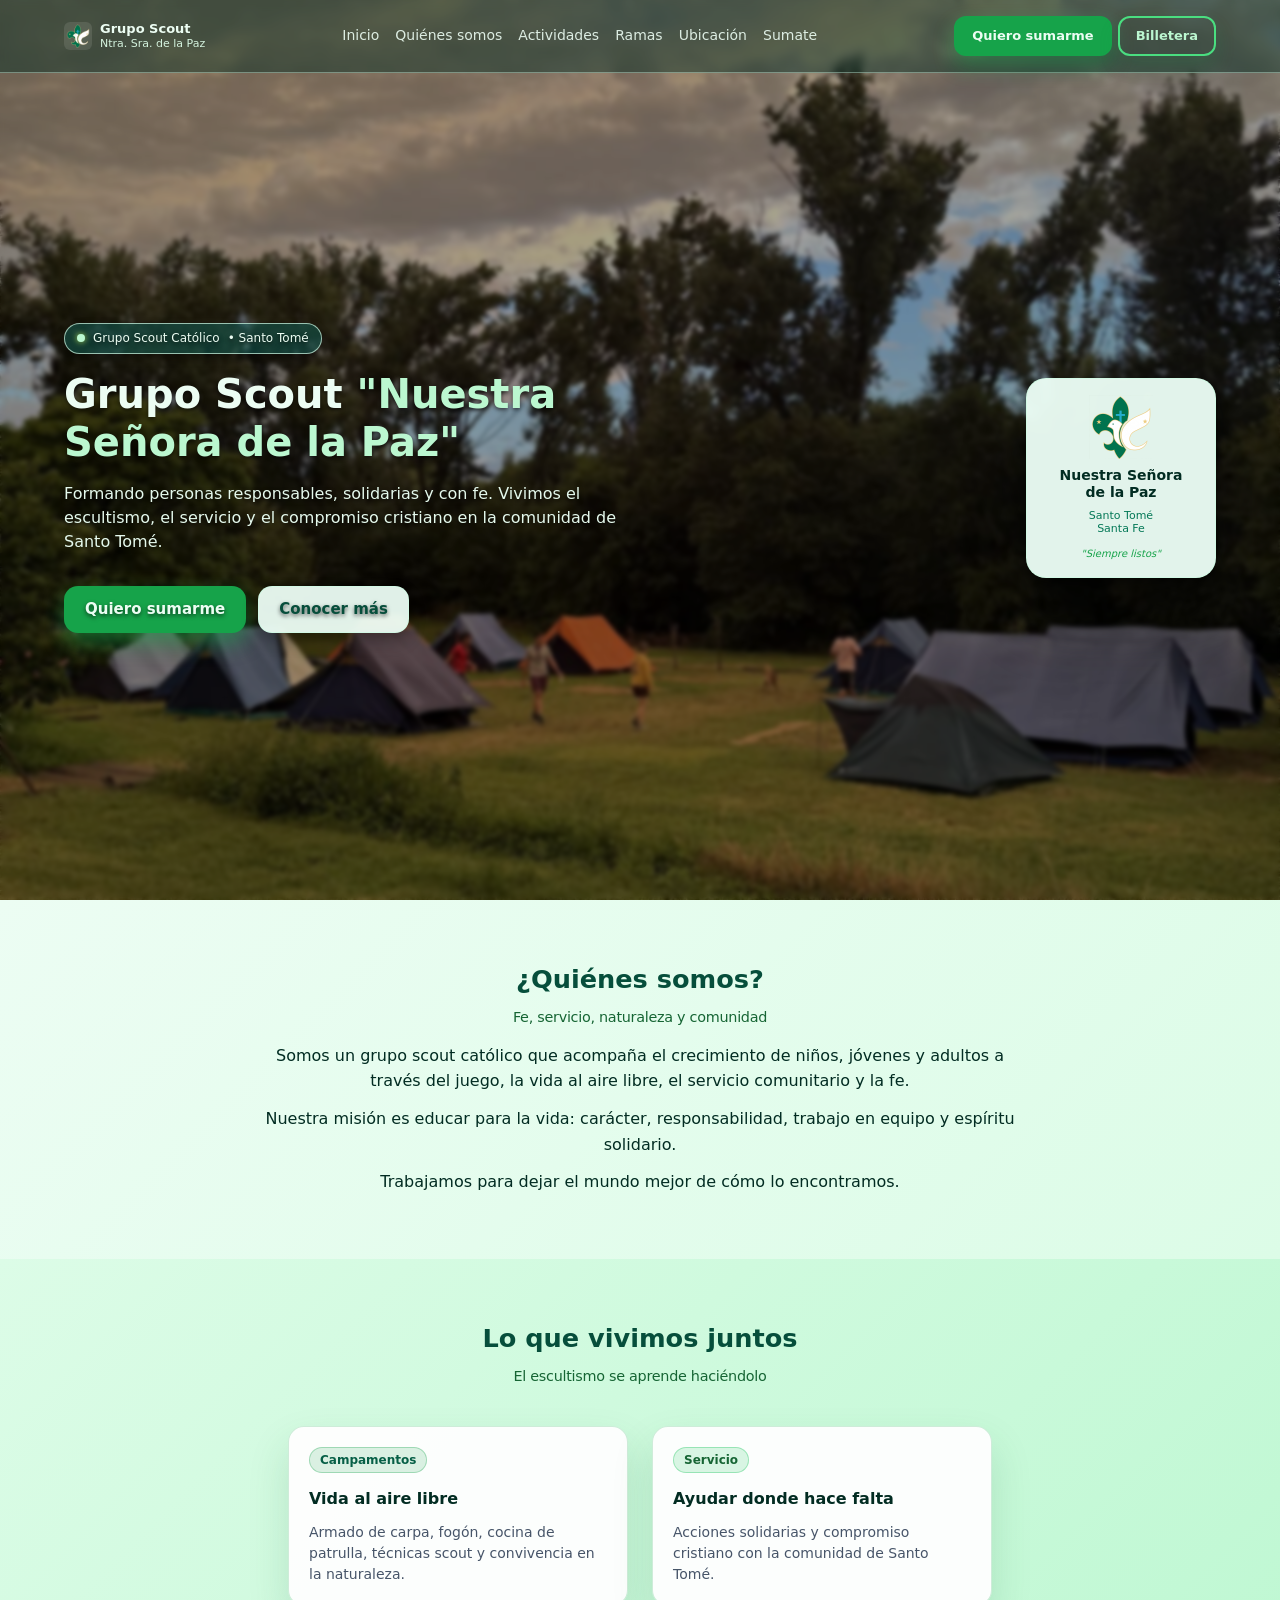
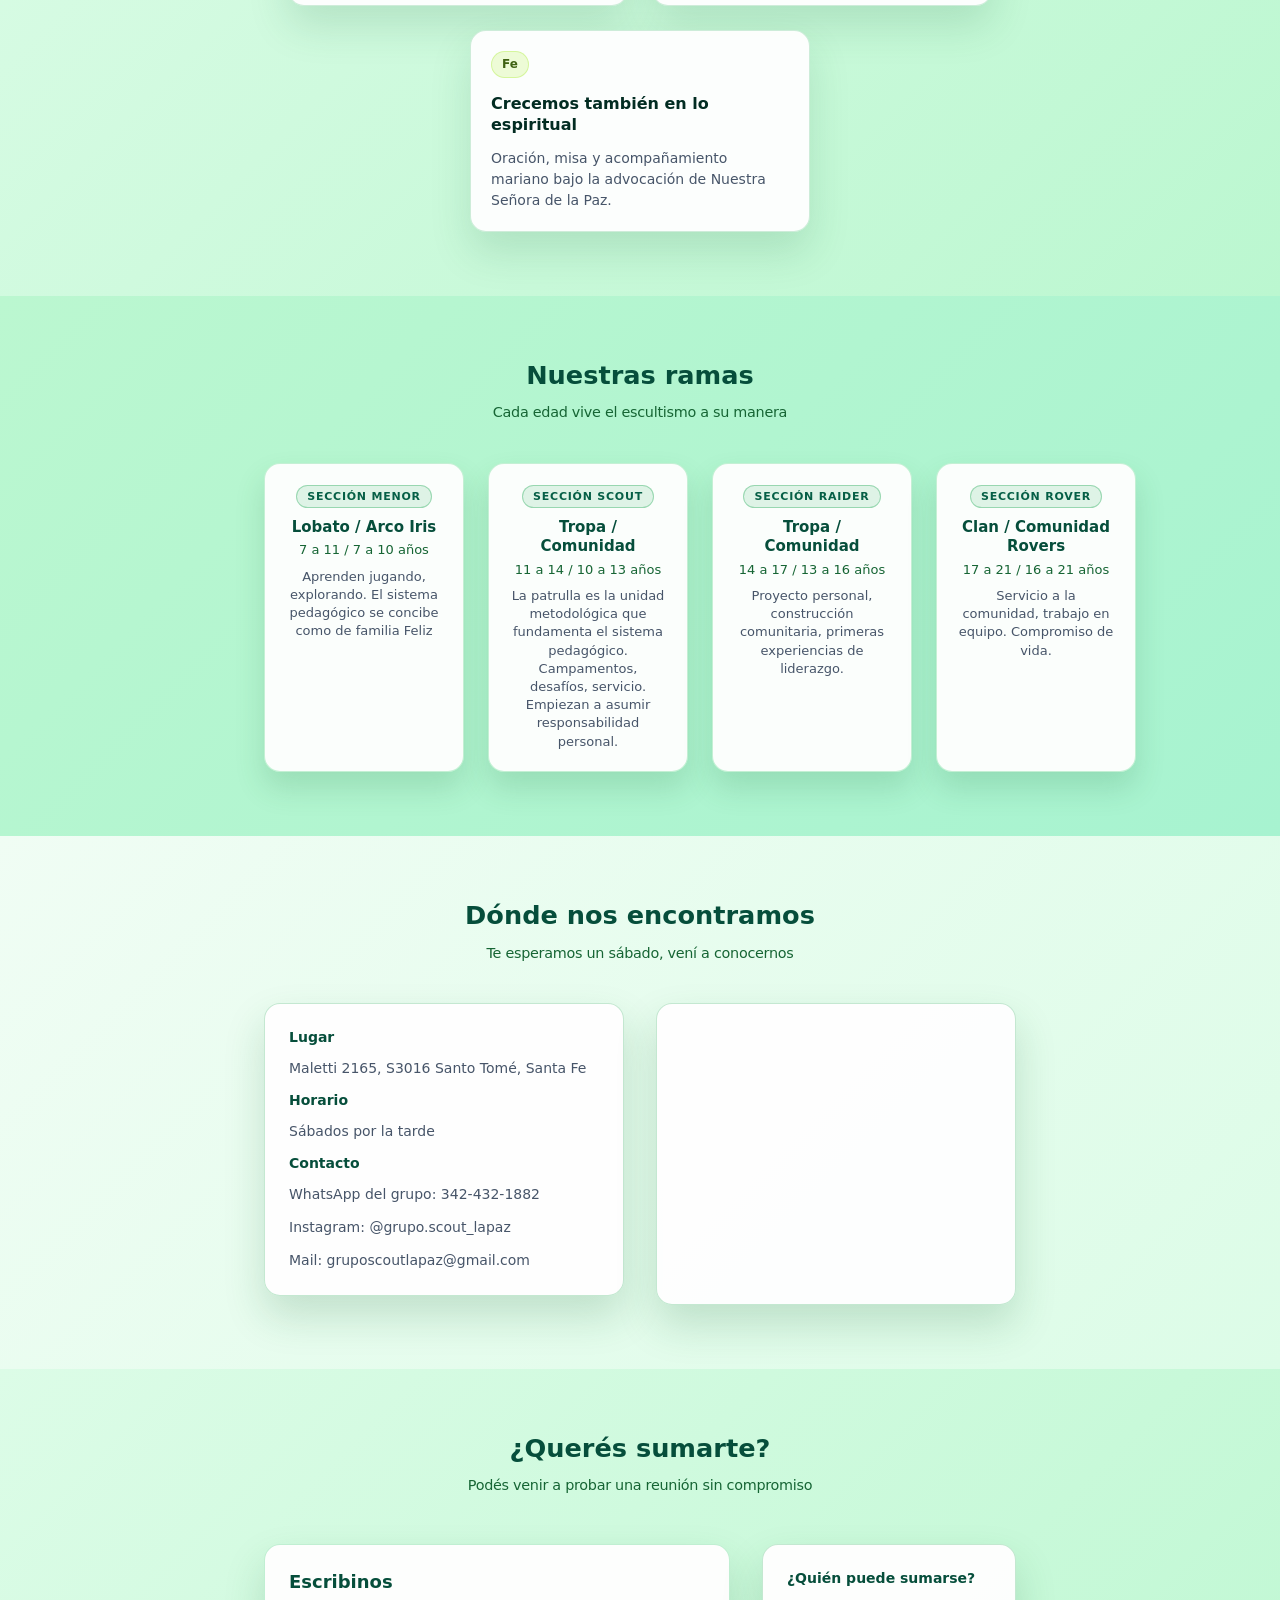
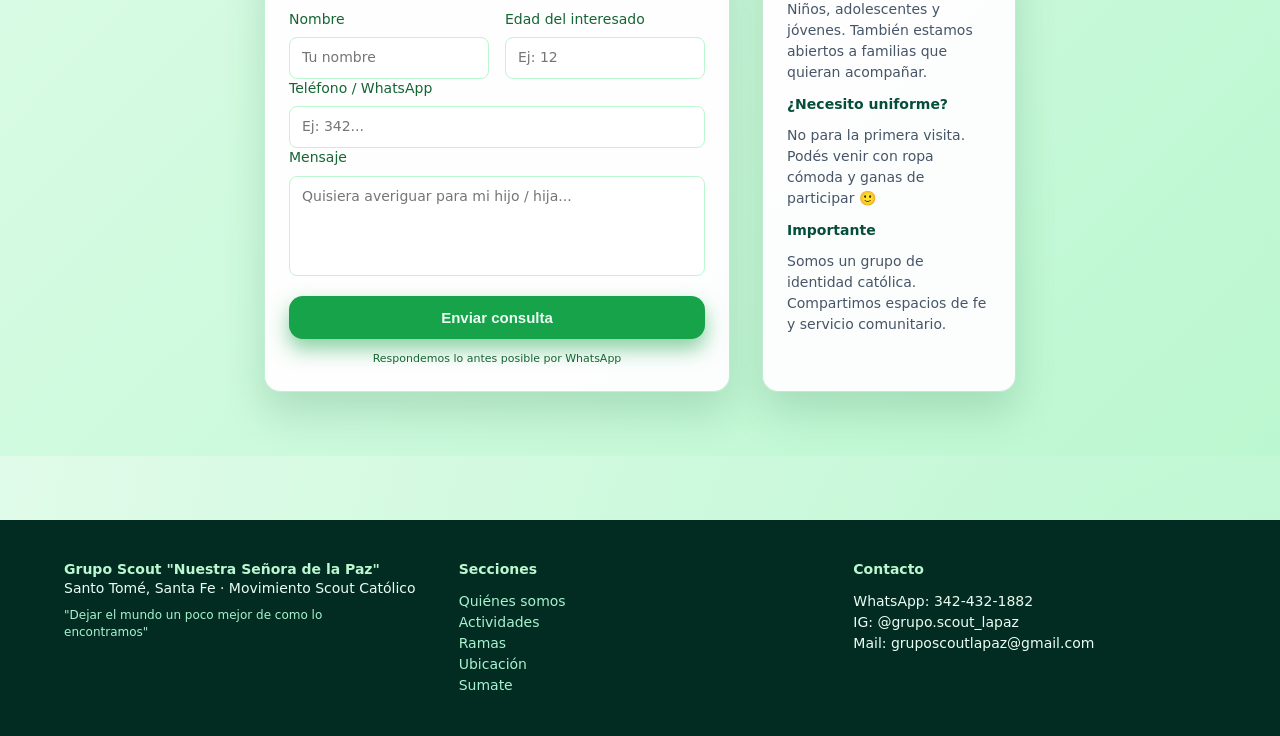
==== index.html @ c204ae72 "Update index.html" ====
<!DOCTYPE html>
<html lang="es">
<head>
  <meta charset="UTF-8" />
  <meta name="viewport" content="width=device-width, initial-scale=1.0" />
  <title>Grupo Scout Nuestra Señora de la Paz - Santo Tomé</title>
  <link rel="icon" type="image/png" href="img/logo.png">
  <style>
    * { box-sizing: border-box; -webkit-font-smoothing: antialiased; text-rendering: optimizeLegibility; margin: 0; padding: 0; }
    :root { --verde: #16a34a; --verde-oscuro: #065f46; --texto-main: #022c22; --texto-sec: #475569; --borde-suave: #d1fae5; }
    body { font-family: system-ui, -apple-system, BlinkMacSystemFont, "Inter", "Roboto", "Segoe UI", sans-serif; color: var(--texto-main); line-height: 1.4; background: radial-gradient(circle at top left, #bbf7d0 0, transparent 40%), radial-gradient(circle at bottom right, #bbf7d0 0, transparent 45%), #f0fdf4; }
    a { text-decoration: none; color: inherit; }
    .navbar { position: fixed; top: 0; left: 0; right: 0; z-index: 1000; font-size: 14px; font-weight: 500; line-height: 1.2; color: #fff; background: rgba(2, 44, 34, 0.45); backdrop-filter: blur(4px); border-bottom: 1px solid rgba(209, 250, 229, 0.4); }
    .navbar-inner { max-width: 1200px; margin: 0 auto; padding: 16px 24px; width: 100%; display: flex; align-items: center; justify-content: space-between; gap: 16px; }
    .brand { display: flex; align-items: center; gap: 8px; color: #fff; font-weight: 600; font-size: 14px; line-height: 1.2; }
    .brand img { width: 28px; height: 28px; border-radius: 6px; padding: 2px; object-fit: contain; background: rgba(255,255,255,0.1); }
    .brand-text { display: flex; flex-direction: column; }
    .brand-text span:first-child { font-size: 13px; font-weight: 600; line-height: 1.2; color: #ecfdf3; }
    .brand-text span:last-child { font-size: 11px; font-weight: 400; line-height: 1.2; color: #dcfce7; opacity: 0.95; }
    .nav-links { display: flex; flex-wrap: wrap; gap: 16px; color: #ecfdf3; }
    .nav-links a { color: #ecfdf3; opacity: 0.9; transition: opacity .15s; }
    .nav-links a:hover { opacity: 1; }
    .nav-buttons { display: flex; align-items: center; gap: 6px; }
    .nav-cta { padding: 10px 16px; border-radius: 12px; background: var(--verde); color: #ecfdf3; font-weight: 600; font-size: 13px; line-height: 1.2; box-shadow: 0 10px 20px rgba(22,163,74,0.4); border: 2px solid var(--verde); transition: all .15s ease; white-space: nowrap; }
    .nav-cta:hover { background: #15803d; border-color: #15803d; }
    .nav-cta-secondary { padding: 10px 16px; border-radius: 12px; background: rgba(0,0,0,0); color: #bbf7d0; font-weight: 600; font-size: 13px; line-height: 1.2; border: 2px solid #4ade80; box-shadow: 0 10px 20px rgba(22,163,74,0.15); transition: all .15s ease; white-space: nowrap; }
    .nav-cta-secondary:hover { background: #4ade80; color: #064e3b; }
    @media (max-width: 640px) { .nav-links { display: none; } }
    .hero { position: relative; min-height: 100vh; display: flex; align-items: center; color: #fff; overflow: hidden; }
    .foto-bg { position: absolute; inset: 0; z-index: 0; }
    .foto-slide { position: absolute; inset: 0; background-size: cover; background-position: center; opacity: 0; transition: opacity 1.8s ease; }
    .foto-slide.activa { opacity: 1; }
    .hero-overlay { position: absolute; inset: 0; background: rgba(0, 0, 0, 0.35); backdrop-filter: blur(2px); }
    .hero-content-wrapper { position: relative; z-index: 2; max-width: 1200px; margin: 0 auto; width: 100%; padding: 120px 24px 64px; display: flex; flex-wrap: wrap; gap: 32px; align-items: flex-start; justify-content: space-between; }
    @media (min-width: 1024px) { .hero-content-wrapper { align-items: center; } }
    .hero-left { max-width: 640px; color: #f9fafb; text-shadow: 0 2px 4px rgba(0,0,0,0.6); }
    .hero-pill { display: inline-flex; flex-wrap: wrap; align-items: center; gap: 8px; background: rgba(15,118,110,0.4); border: 1px solid rgba(209,250,229,0.7); border-radius: 999px; padding: 6px 12px; font-size: 12px; font-weight: 500; color: #ecfdf3; box-shadow: 0 4px 8px rgba(0,0,0,0.45); margin-bottom: 16px; }
    .pill-dot { width: 8px; height: 8px; border-radius: 999px; background: #bbf7d0; box-shadow: 0 0 6px rgba(190,242,100,.9); }
    .hero-title { font-size: 2rem; font-weight: 700; line-height: 1.2; color: #ecfdf3; }
    @media (min-width: 640px) { .hero-title { font-size: 2.5rem; } }
    .accent { color: #bbf7d0; }
    .hero-desc { font-size: 1rem; line-height: 1.5; color: #e5f9ed; margin-top: 16px; max-width: 36rem; }
    .hero-buttons { display: flex; flex-wrap: wrap; gap: 12px; margin-top: 32px; }
    .btn { display: inline-block; padding: 12px 20px; border-radius: 14px; font-size: 15px; font-weight: 600; text-align: center; text-decoration: none; border: 1px solid transparent; cursor: pointer; transition: all .15s ease; }
    .btn-primary { background: var(--verde); color: #ecfdf3; box-shadow: 0 10px 20px rgba(22,163,74,0.5); }
    .btn-primary:hover { background: #15803d; }
    .btn-outline-light { background: rgba(236,253,245,0.95); color: #064e3b; border: 1px solid rgba(209,250,229,0.9); box-shadow: 0 8px 16px rgba(0,0,0,0.3); }
    .hero-badge { background: rgba(236,253,245,0.96); border: 1px solid rgba(209,250,229,0.9); border-radius: 20px; box-shadow: 0 40px 60px rgba(0,0,0,0.45), 0 4px 8px rgba(0,0,0,0.4); padding: 16px; width: 190px; text-align: center; color: #064e3b; backdrop-filter: blur(4px); }
    .hero-badge img { width: 64px; height: 64px; object-fit: contain; display: block; margin: 0 auto 8px; }
    .badge-title { font-size: 14px; font-weight: 600; color: #022c22; line-height: 1.2; margin-top: 4px; }
    .badge-sub { font-size: 11px; color: #047857; margin-top: 8px; line-height: 1.2; }
    .badge-motto { font-size: 10px; font-style: italic; color: #16a34a; margin-top: 12px; }
    .section { padding: 64px 0; color: var(--texto-main); }
    .container { max-width: 1200px; margin: 0 auto; padding: 0 24px; }
    .narrow { max-width: 800px; margin-left: auto; margin-right: auto; }
    .section-title { font-size: 1.6rem; font-weight: 700; color: #064e3b; line-height: 1.2; text-align: center; }
    .section-subtitle { margin-top: 12px; text-align: center; font-size: 0.9rem; font-weight: 500; color: #166534; letter-spacing: -0.02em; }
    .section-text { color: #022c22; font-size: 1rem; line-height: 1.6; margin-top: 16px; text-align: center; }
    .narrow p + p { margin-top: 12px; }
    .cards-flex { display: flex; flex-wrap: wrap; gap: 24px; justify-content: center; margin-top: 40px; }
    .act-card { background: rgba(254, 254, 254, 0.96); border-radius: 16px; border: 1px solid rgba(22,163,74,0.2); box-shadow: 0 20px 40px rgba(22,101,52,0.15); padding: 20px; min-width: 260px; max-width: 340px; flex: 1; }
    .tag { display: inline-block; font-size: 12px; font-weight: 600; border-radius: 999px; padding: 4px 10px; border: 1px solid transparent; width: fit-content; }
    .tag-green { background: rgba(22,163,74,0.15); border-color: rgba(22,163,74,0.3); color: var(--verde-oscuro); }
    .tag-blue { background: rgba(34,197,94,0.16); border-color: rgba(34,197,94,0.35); color: #166534; }
    .tag-yellow { background: rgba(190,242,100,0.25); border-color: rgba(190,242,100,0.5); color: #3f6212; }
    .act-title { font-size: 16px; font-weight: 600; color: #022c22; margin-top: 16px; line-height: 1.3; text-align: left; }
    .act-desc { font-size: 14px; color: #475569; margin-top: 8px; line-height: 1.5; text-align: left; }

    /* RAMAS */
    .ramas-wrapper { display: grid; gap: 24px; margin-top: 40px; }
    @media (min-width: 768px) { .ramas-wrapper { grid-template-columns: repeat(4, 1fr); } }
    .rama-card { background: rgba(254, 254, 254, 0.96); border-radius: 16px; border: 1px solid rgba(34,197,94,0.25); box-shadow: 0 16px 30px rgba(22,101,52,0.16); padding: 20px; text-align: center; min-width: 200px; }

    /* ETIQUETA DE SECCIÓN */
    .rama-seccion-label {
      display: inline-block;
      font-size: 11px;
      font-weight: 700;
      letter-spacing: 0.07em;
      text-transform: uppercase;
      background: rgba(22, 163, 74, 0.12);
      border: 1px solid rgba(22, 163, 74, 0.35);
      color: #065f46;
      border-radius: 999px;
      padding: 3px 10px;
      margin-bottom: 10px;
    }

    .rama-nombre { font-size: 15px; font-weight: 600; color: #064e3b; line-height: 1.3; }
    .rama-edad { font-size: 13px; font-weight: 500; color: #166534; margin-top: 4px; line-height: 1.4; }
    .rama-desc { font-size: 13px; line-height: 1.4; color: #475569; margin-top: 8px; }

    .contact-grid { display: grid; gap: 32px; margin-top: 40px; }
    @media (min-width: 1024px) { .contact-grid { grid-template-columns: 1fr 1fr; align-items: start; } }
    .info-card { background: rgba(254, 254, 254, 0.97); border-radius: 16px; border: 1px solid rgba(22,163,74,0.25); box-shadow: 0 20px 40px rgba(22,101,52,0.18); padding: 24px; font-size: 14px; color: var(--texto-main); line-height: 1.5; }
    .info-label { font-weight: 600; color: #064e3b; margin-top: 16px; line-height: 1.3; }
    .info-label:first-child { margin-top: 0; }
    .info-value { margin-top: 4px; color: #475569; }
    .map-card { background: rgba(254, 254, 254, 0.97); border-radius: 16px; border: 1px solid rgba(22,163,74,0.25); box-shadow: 0 20px 40px rgba(22,101,52,0.18); overflow: hidden; min-height: 300px; }
    .map-card iframe { border: 0; width: 100%; height: 300px; display: block; }
    .join-wrapper { margin-top: 48px; display: grid; gap: 32px; }
    @media (min-width: 1024px) { .join-wrapper { grid-template-columns: 1fr 1fr; } }
    .form-card { background: rgba(254, 254, 254, 0.97); border-radius: 16px; border: 1px solid rgba(34,197,94,0.28); box-shadow: 0 20px 40px rgba(22,101,52,0.18); padding: 24px; }
    .form-title { font-size: 1.125rem; font-weight: 600; color: #064e3b; margin-bottom: 16px; }
    .form-row { display: grid; gap: 16px; }
    @media (min-width: 640px) { .form-row { grid-template-columns: 1fr 1fr; } }
    .form-field { display: flex; flex-direction: column; gap: 8px; font-size: 14px; }
    .form-label { font-weight: 500; color: #166534; }
    .form-input { border: 1px solid #bbf7d0; border-radius: 8px; padding: 10px 12px; color: var(--texto-main); font-size: 14px; line-height: 1.4; outline: none; transition: all .15s ease; font-family: inherit; resize: none; background: #ffffff; }
    .form-input:focus { border-color: #22c55e; box-shadow: 0 0 0 3px rgba(34,197,94,.25); }
    .form-hint { text-align: center; color: #166534; font-size: 11px; line-height: 1.4; margin-top: 12px; }
    .full-width { width: 100%; }
    .footer { background: #022c22; color: #ecfdf3; margin-top: 64px; }
    .footer-grid { padding: 40px 24px; display: grid; gap: 32px; font-size: 14px; }
    @media (min-width: 768px) { .footer-grid { grid-template-columns: repeat(3,1fr); } }
    .footer-subheading { font-weight: 600; color: #bbf7d0; margin-bottom: 12px; }
    .footer-links { list-style: none; line-height: 1.5; padding-left: 0; }
    .footer-links a { color: #a7f3d0; text-decoration: none; }
    .footer-links a:hover { color: #ecfdf3; }
    .footer-bottom { border-top: 1px solid rgba(167,243,208,0.3); color: #6ee7b7; font-size: 11px; text-align: center; padding: 16px 0 24px; }
    .footer-quote { font-size: 12px; color: #a7f3d0; margin-top: 8px; line-height: 1.4; max-width: 260px; }
    #about { background: linear-gradient(135deg, #ecfdf3, #dcfce7); }
    #actividades { background: linear-gradient(135deg, #dcfce7, #bbf7d0); }
    #ramas { background: linear-gradient(135deg, #bbf7d0, #a7f3d0); }
    #contacto { background: linear-gradient(135deg, #f0fdf4, #dcfce7); }
    #sumate { background: linear-gradient(135deg, #dcfce7, #bbf7d0); }
  </style>
</head>
<body>

  <nav class="navbar">
    <div class="navbar-inner">
      <div class="brand">
        <img src="img/logo.png" alt="Logo NSP">
        <div class="brand-text">
          <span>Grupo Scout</span>
          <span>Ntra. Sra. de la Paz</span>
        </div>
      </div>
      <div class="nav-links">
        <a href="#top">Inicio</a>
        <a href="#about">Quiénes somos</a>
        <a href="#actividades">Actividades</a>
        <a href="#ramas">Ramas</a>
        <a href="#contacto">Ubicación</a>
        <a href="#sumate">Sumate</a>
      </div>
      <div class="nav-buttons">
        <a class="nav-cta" href="#sumate">Quiero sumarme</a>
        <a class="nav-cta-secondary" href="billetera.html" target="_blank">Billetera</a>
      </div>
    </div>
  </nav>

  <header class="hero" id="top">
    <div class="foto-bg">
      <div class="foto-slide activa" style="background-image: url('img/foto1.jpg')"></div>
      <div class="foto-slide" style="background-image: url('img/foto2.jpg')"></div>
      <div class="foto-slide" style="background-image: url('img/foto3.jpg')"></div>
      <div class="foto-slide" style="background-image: url('img/foto4.jpg')"></div>
      <div class="foto-slide" style="background-image: url('img/foto5.jpg')"></div>
      <div class="foto-slide" style="background-image: url('img/foto6.jpg')"></div>
      <div class="foto-slide" style="background-image: url('img/foto7.jpg')"></div>
      <div class="foto-slide" style="background-image: url('img/foto8.jpg')"></div>
      <div class="foto-slide" style="background-image: url('img/foto9.jpg')"></div>
      <div class="foto-slide" style="background-image: url('img/foto10.jpg')"></div>
      <div class="foto-slide" style="background-image: url('img/foto11.jpg')"></div>
    </div>
    <div class="hero-overlay"></div>
    <div class="hero-content-wrapper">
      <div class="hero-left">
        <div class="hero-pill">
          <span class="pill-dot"></span>
          <span>Grupo Scout Católico</span>
          <span>• Santo Tomé</span>
        </div>
        <h1 class="hero-title">
          Grupo Scout <span class="accent">"Nuestra Señora de la Paz"</span>
        </h1>
        <p class="hero-desc">
          Formando personas responsables, solidarias y con fe. Vivimos el escultismo,
          el servicio y el compromiso cristiano en la comunidad de Santo Tomé.
        </p>
        <div class="hero-buttons">
          <a href="#sumate" class="btn btn-primary">Quiero sumarme</a>
          <a href="#about" class="btn btn-outline-light">Conocer más</a>
        </div>
      </div>
      <div class="hero-badge">
        <img src="img/logo.png" alt="Logo Nuestra Señora de la Paz">
        <p class="badge-title">Nuestra Señora<br>de la Paz</p>
        <p class="badge-sub">Santo Tomé<br>Santa Fe</p>
        <p class="badge-motto">"Siempre listos"</p>
      </div>
    </div>
  </header>

  <section id="about" class="section">
    <div class="container narrow">
      <h2 class="section-title">¿Quiénes somos?</h2>
      <div class="section-subtitle">Fe, servicio, naturaleza y comunidad</div>
      <p class="section-text">Somos un grupo scout católico que acompaña el crecimiento de niños, jóvenes y adultos a través del juego, la vida al aire libre, el servicio comunitario y la fe.</p>
      <p class="section-text">Nuestra misión es educar para la vida: carácter, responsabilidad, trabajo en equipo y espíritu solidario.</p>
      <p class="section-text">Trabajamos para dejar el mundo mejor de cómo lo encontramos.</p>
    </div>
  </section>

  <section id="actividades" class="section">
    <div class="container narrow">
      <h2 class="section-title">Lo que vivimos juntos</h2>
      <div class="section-subtitle">El escultismo se aprende haciéndolo</div>
      <div class="cards-flex">
        <div class="act-card">
          <div class="tag tag-green">Campamentos</div>
          <p class="act-title">Vida al aire libre</p>
          <p class="act-desc">Armado de carpa, fogón, cocina de patrulla, técnicas scout y convivencia en la naturaleza.</p>
        </div>
        <div class="act-card">
          <div class="tag tag-blue">Servicio</div>
          <p class="act-title">Ayudar donde hace falta</p>
          <p class="act-desc">Acciones solidarias y compromiso cristiano con la comunidad de Santo Tomé.</p>
        </div>
        <div class="act-card">
          <div class="tag tag-yellow">Fe</div>
          <p class="act-title">Crecemos también en lo espiritual</p>
          <p class="act-desc">Oración, misa y acompañamiento mariano bajo la advocación de Nuestra Señora de la Paz.</p>
        </div>
      </div>
    </div>
  </section>

  <!-- RAMAS / EDADES -->
  <section id="ramas" class="section">
    <div class="container narrow">
      <h2 class="section-title">Nuestras ramas</h2>
      <div class="section-subtitle">Cada edad vive el escultismo a su manera</div>

      <div class="ramas-wrapper">

        <div class="rama-card">
          <div class="rama-seccion-label">Sección Menor</div>
          <div class="rama-nombre">Lobato / Arco Iris</div>
          <div class="rama-edad">7 a 11 / 7 a 10 años</div>
          <div class="rama-desc">Aprenden jugando, explorando. El sistema pedagógico se concibe como de familia Feliz</div>
        </div>

        <div class="rama-card">
          <div class="rama-seccion-label">Sección Scout</div>
          <div class="rama-nombre">Tropa / Comunidad</div>
          <div class="rama-edad">11 a 14 / 10 a 13 años</div>
          <div class="rama-desc">La patrulla es la unidad metodológica que fundamenta el sistema pedagógico. Campamentos, desafíos, servicio. Empiezan a asumir responsabilidad personal.</div>
        </div>

        <div class="rama-card">
          <div class="rama-seccion-label">Sección Raider</div>
          <div class="rama-nombre">Tropa / Comunidad</div>
          <div class="rama-edad">14 a 17 / 13 a 16 años</div>
          <div class="rama-desc">Proyecto personal, construcción comunitaria, primeras experiencias de liderazgo.</div>
        </div>

        <div class="rama-card">
          <div class="rama-seccion-label">Sección Rover</div>
          <div class="rama-nombre">Clan / Comunidad Rovers</div>
          <div class="rama-edad">17 a 21 / 16 a 21 años</div>
          <div class="rama-desc">Servicio a la comunidad, trabajo en equipo. Compromiso de vida.</div>
        </div>

      </div>
    </div>
  </section>

  <section id="contacto" class="section">
    <div class="container narrow">
      <h2 class="section-title">Dónde nos encontramos</h2>
      <div class="section-subtitle">Te esperamos un sábado, vení a conocernos</div>
      <div class="contact-grid">
        <div class="info-card">
          <p class="info-label">Lugar</p>
          <p class="info-value">Maletti 2165, S3016 Santo Tomé, Santa Fe</p>
          <p class="info-label">Horario</p>
          <p class="info-value">Sábados por la tarde</p>
          <p class="info-label">Contacto</p>
          <p class="info-value">WhatsApp del grupo: 342-432-1882</p>
          <p class="info-value">Instagram: @grupo.scout_lapaz</p>
          <p class="info-value">Mail: gruposcoutlapaz@gmail.com</p>
        </div>
        <div class="map-card">
          <iframe src="https://www.google.com/maps?q=-31.684938,-60.767486&z=19&output=embed" loading="lazy" allowfullscreen="" referrerpolicy="no-referrer-when-downgrade"></iframe>
        </div>
      </div>
    </div>
  </section>

  <section id="sumate" class="section">
    <div class="container narrow">
      <h2 class="section-title">¿Querés sumarte?</h2>
      <div class="section-subtitle">Podés venir a probar una reunión sin compromiso</div>
      <div class="join-wrapper">
        <div class="form-card">
          <div class="form-title">Escribinos</div>
          <div class="form-row">
            <div class="form-field">
              <label class="form-label">Nombre</label>
              <input class="form-input" id="form-nombre" placeholder="Tu nombre" />
            </div>
            <div class="form-field">
              <label class="form-label">Edad del interesado</label>
              <input class="form-input" id="form-edad" placeholder="Ej: 12" />
            </div>
          </div>
          <div class="form-field">
            <label class="form-label">Teléfono / WhatsApp</label>
            <input class="form-input" id="form-telefono" placeholder="Ej: 342..." />
          </div>
          <div class="form-field">
            <label class="form-label">Mensaje</label>
            <textarea rows="4" class="form-input" id="form-mensaje" placeholder="Quisiera averiguar para mi hijo / hija..."></textarea>
          </div>
          <div id="form-error" style="color:#dc2626;font-size:.85rem;min-height:1.2em;margin-bottom:4px;"></div>
          <button class="btn btn-primary full-width" onclick="enviarWhatsApp()">Enviar consulta</button>
          <p class="form-hint">Respondemos lo antes posible por WhatsApp</p>
        </div>
        <div class="info-card">
          <p class="info-label">¿Quién puede sumarse?</p>
          <p class="info-value">Niños, adolescentes y jóvenes. También estamos abiertos a familias que quieran acompañar.</p>
          <p class="info-label">¿Necesito uniforme?</p>
          <p class="info-value">No para la primera visita. Podés venir con ropa cómoda y ganas de participar 🙂</p>
          <p class="info-label">Importante</p>
          <p class="info-value">Somos un grupo de identidad católica. Compartimos espacios de fe y servicio comunitario.</p>
        </div>
      </div>
    </div>
  </section>

  <footer class="footer">
    <div class="footer-grid container">
      <div>
        <p style="font-weight:600;color:#bbf7d0;">Grupo Scout "Nuestra Señora de la Paz"</p>
        <p>Santo Tomé, Santa Fe · Movimiento Scout Católico</p>
        <p class="footer-quote">"Dejar el mundo un poco mejor de como lo encontramos"</p>
      </div>
      <div>
        <p class="footer-subheading">Secciones</p>
        <ul class="footer-links">
          <li><a href="#about">Quiénes somos</a></li>
          <li><a href="#actividades">Actividades</a></li>
          <li><a href="#ramas">Ramas</a></li>
          <li><a href="#contacto">Ubicación</a></li>
          <li><a href="#sumate">Sumate</a></li>
        </ul>
      </div>
      <div>
        <p class="footer-subheading">Contacto</p>
        <ul class="footer-links">
          <li>WhatsApp: 342-432-1882</li>
          <li>IG: @grupo.scout_lapaz</li>
          <li>Mail: gruposcoutlapaz@gmail.com</li>
        </ul>
      </div>
    </div>
  </footer>

  <script>
    const slides = document.querySelectorAll(".foto-slide");
    let actualSlide = 0;
    slides.forEach((s, i) => s.classList.toggle("activa", i === 0));
    setInterval(() => {
      slides[actualSlide].classList.remove("activa");
      actualSlide = (actualSlide + 1) % slides.length;
      slides[actualSlide].classList.add("activa");
    }, 4000);

    function enviarWhatsApp() {
      const nombre   = document.getElementById("form-nombre").value.trim();
      const edad     = document.getElementById("form-edad").value.trim();
      const telefono = document.getElementById("form-telefono").value.trim();
      const mensaje  = document.getElementById("form-mensaje").value.trim();
      const errorEl  = document.getElementById("form-error");
      if (!nombre || !telefono) { errorEl.textContent = "Por favor completá tu nombre y teléfono."; return; }
      errorEl.textContent = "";
      const texto = `¡Hola! Me comunico desde la página web del Grupo Scout 👋\n\nNombre: ${nombre}\nEdad del interesado: ${edad || "No especificada"}\nTeléfono: ${telefono}\nMensaje: ${mensaje || "Sin mensaje adicional"}`;
      window.open(`https://wa.me/543424321882?text=${encodeURIComponent(texto)}`, "_blank");
      document.getElementById("form-nombre").value = "";
      document.getElementById("form-edad").value = "";
      document.getElementById("form-telefono").value = "";
      document.getElementById("form-mensaje").value = "";
    }
  </script>
</body>
</html>
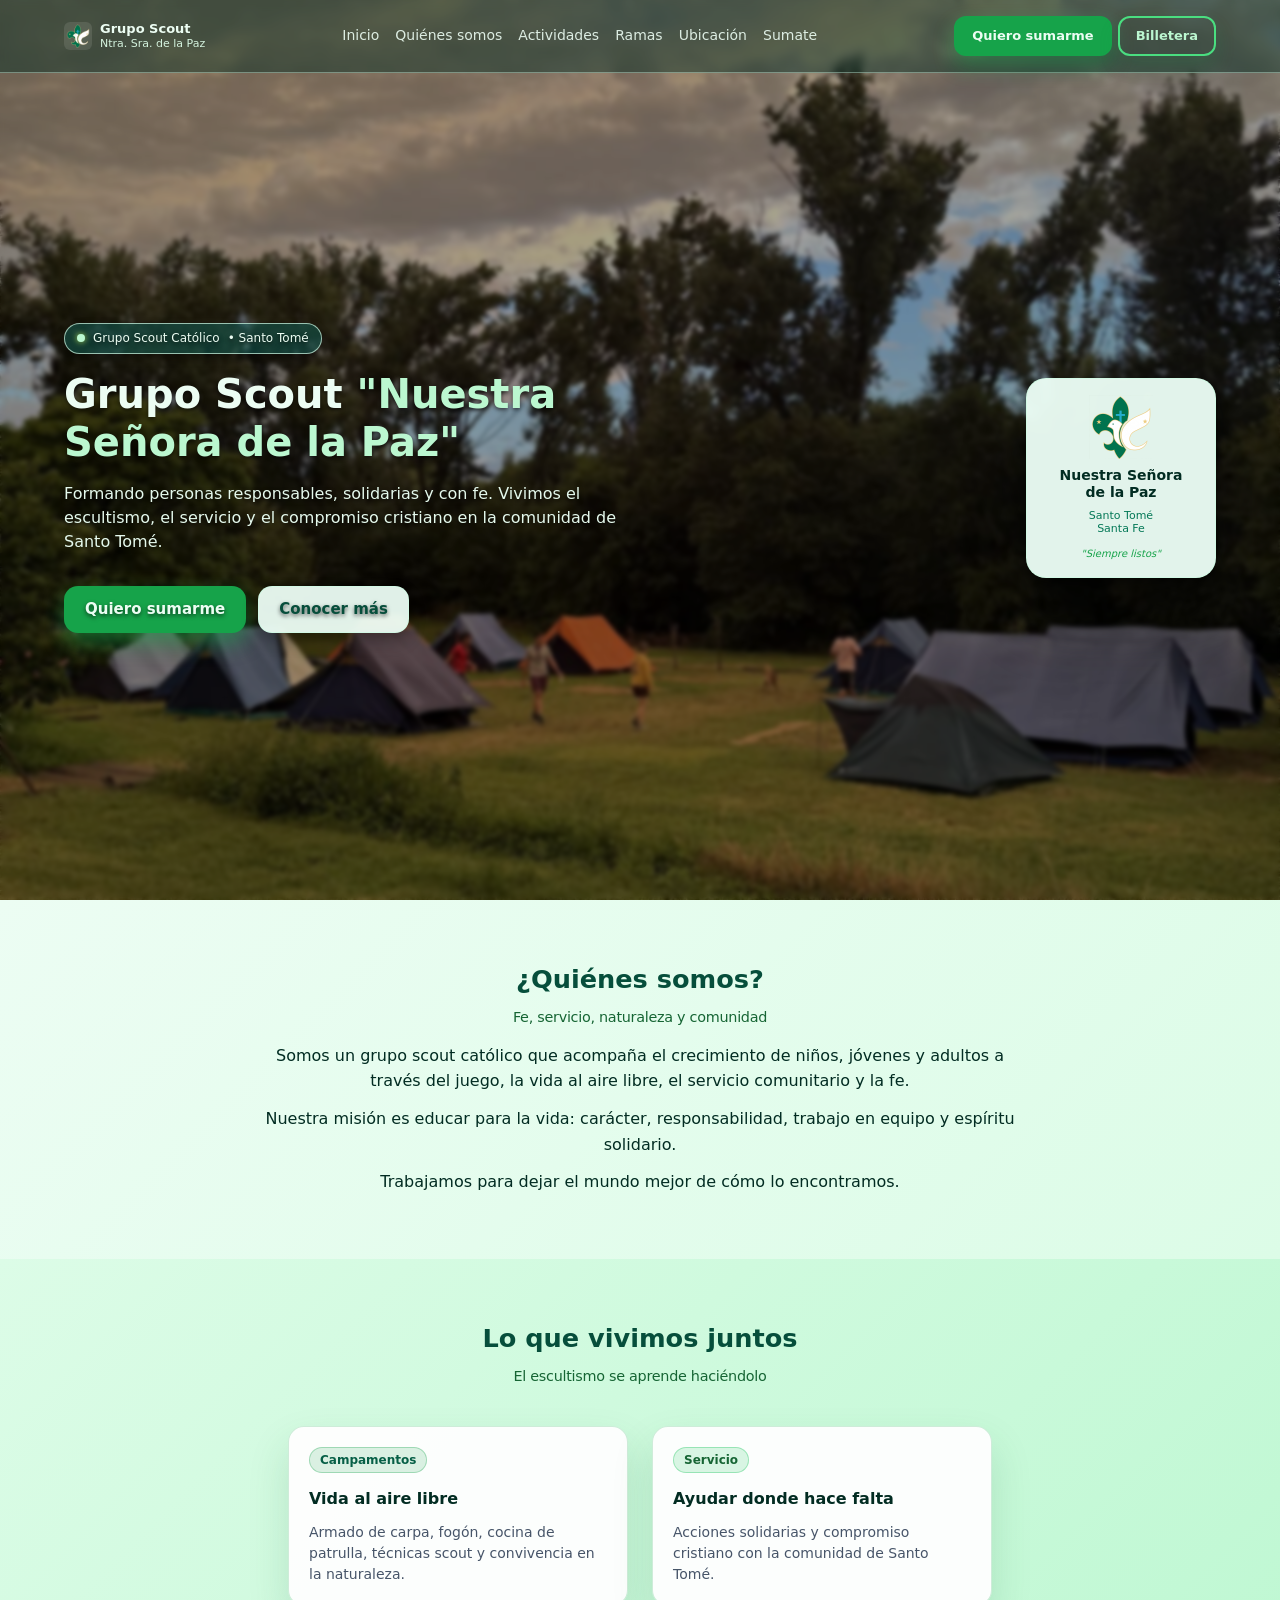
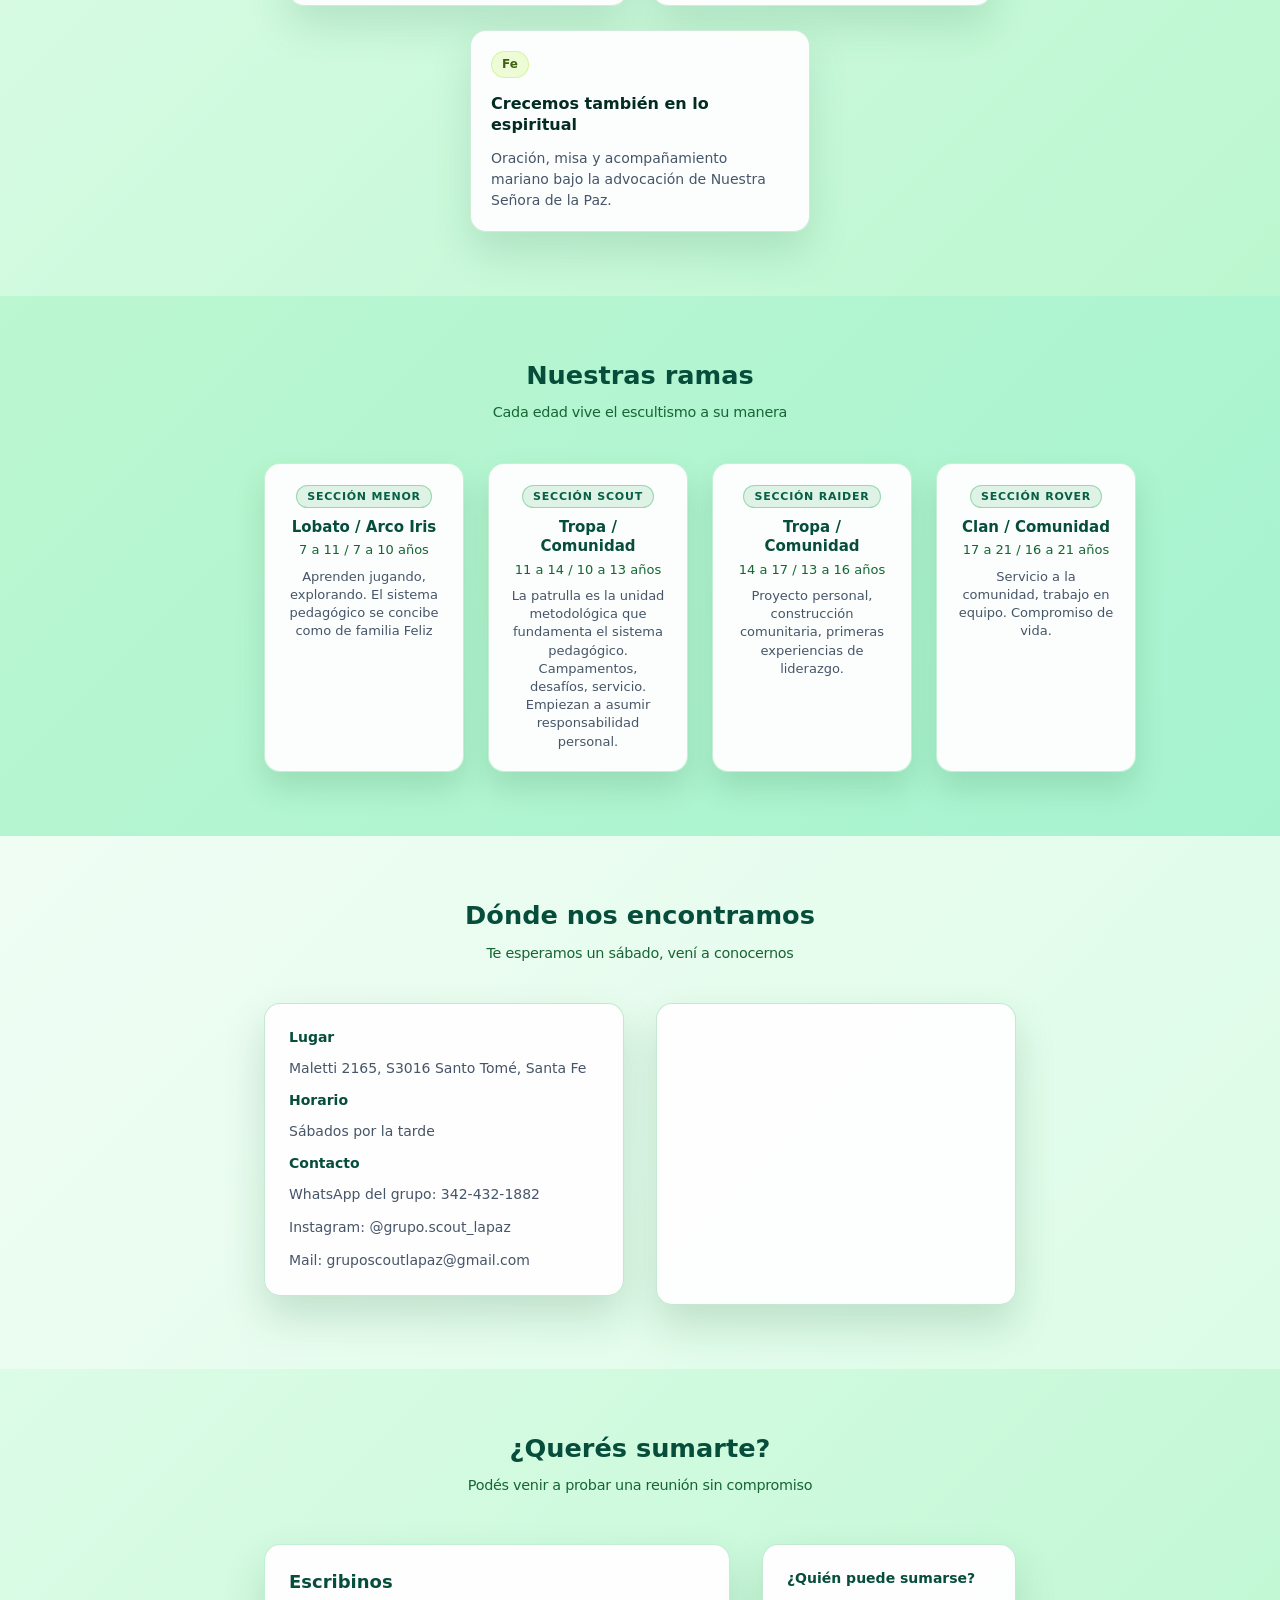
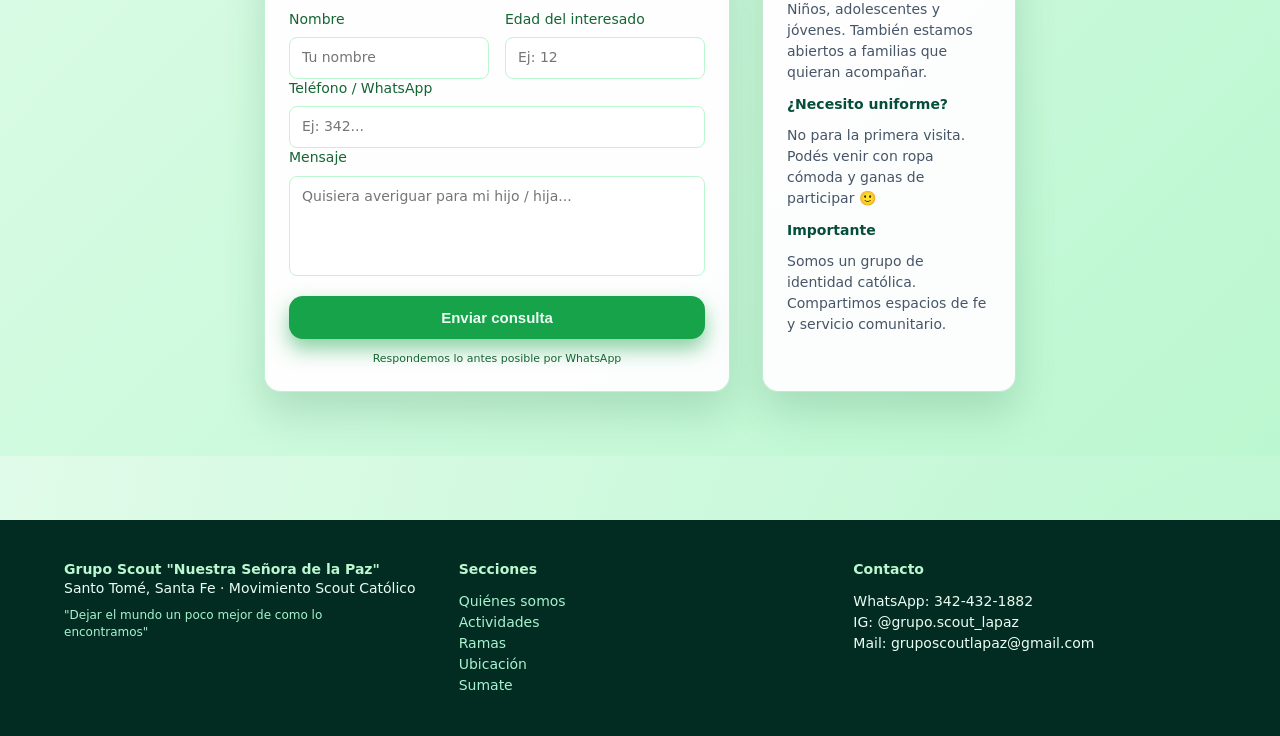
==== commit 9d7cb379: "Update index.html" ====
--- a/index.html
+++ b/index.html
@@ -260,7 +260,7 @@
 
         <div class="rama-card">
           <div class="rama-seccion-label">Sección Rover</div>
-          <div class="rama-nombre">Clan / Comunidad Rovers</div>
+          <div class="rama-nombre">Clan / Comunidad</div>
           <div class="rama-edad">17 a 21 / 16 a 21 años</div>
           <div class="rama-desc">Servicio a la comunidad, trabajo en equipo. Compromiso de vida.</div>
         </div>
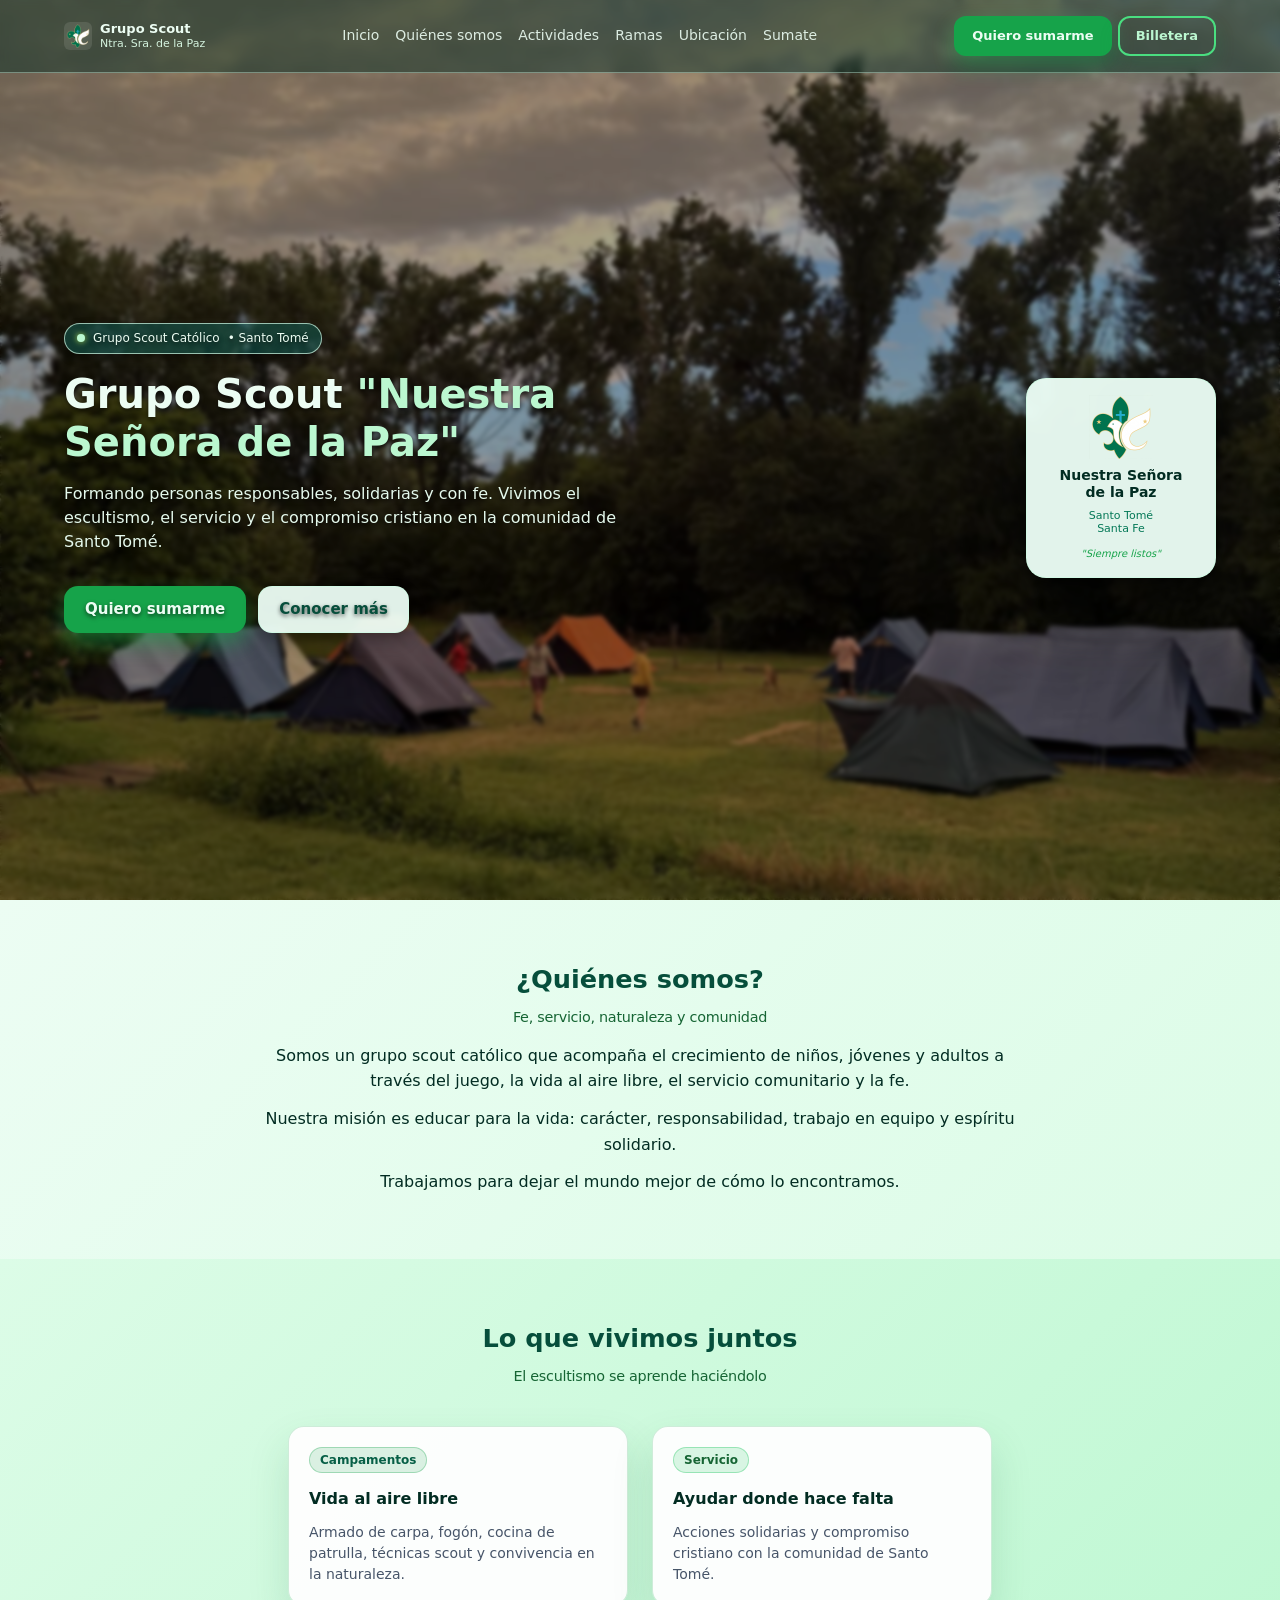
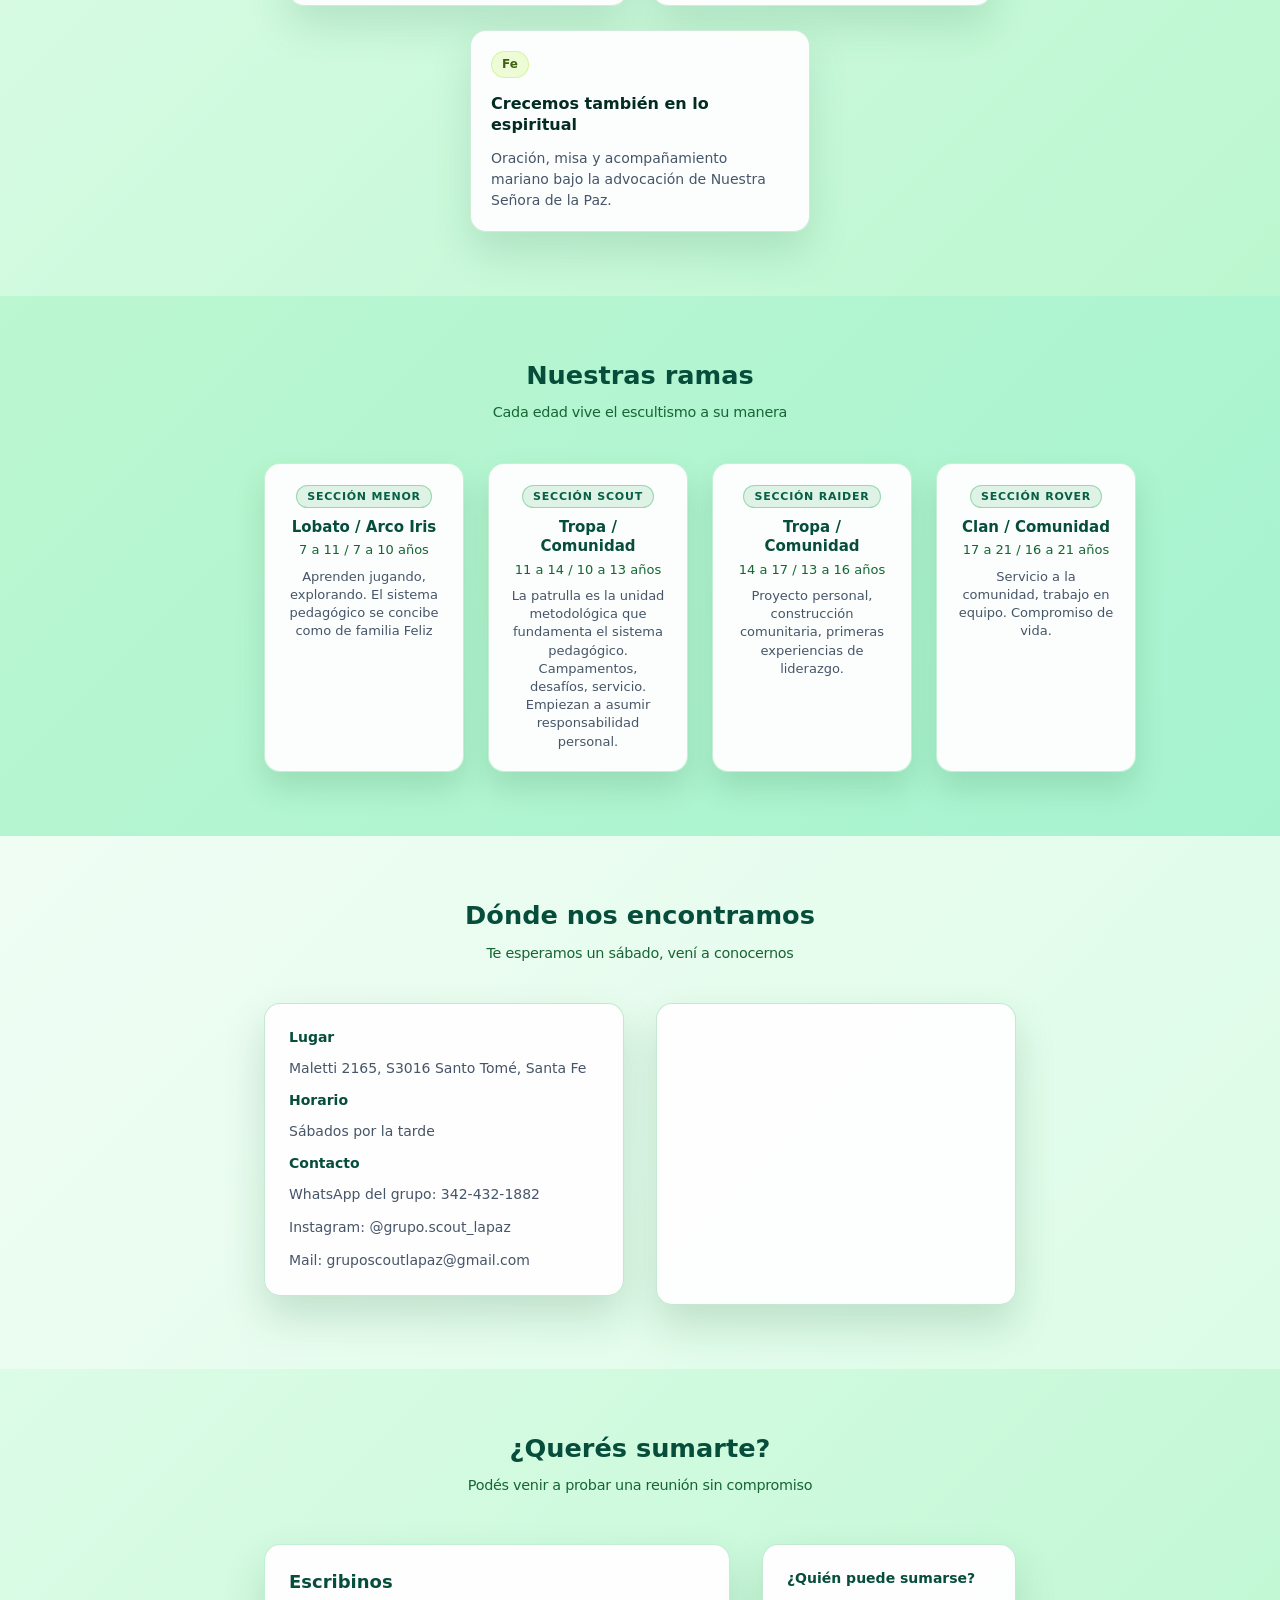
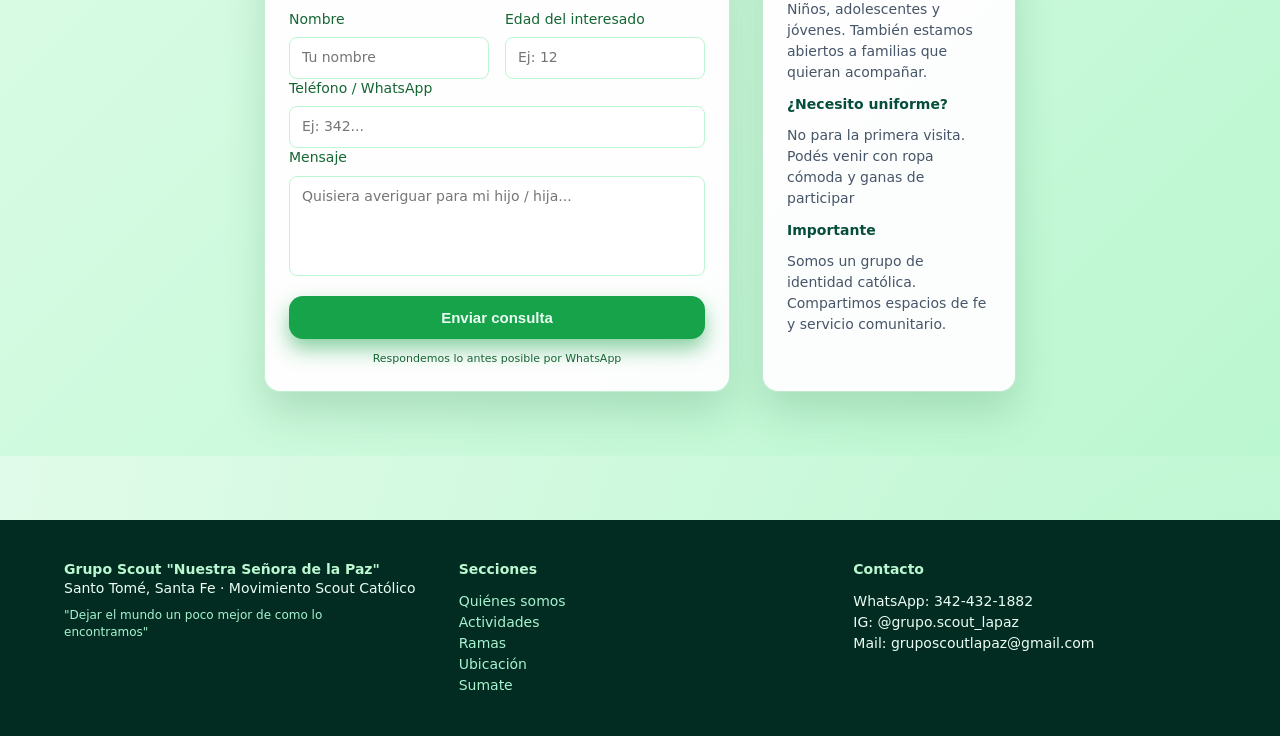
==== commit d01337ca: "Update index.html" ====
--- a/index.html
+++ b/index.html
@@ -324,7 +324,7 @@
           <p class="info-label">¿Quién puede sumarse?</p>
           <p class="info-value">Niños, adolescentes y jóvenes. También estamos abiertos a familias que quieran acompañar.</p>
           <p class="info-label">¿Necesito uniforme?</p>
-          <p class="info-value">No para la primera visita. Podés venir con ropa cómoda y ganas de participar 🙂</p>
+          <p class="info-value">No para la primera visita. Podés venir con ropa cómoda y ganas de participar</p>
           <p class="info-label">Importante</p>
           <p class="info-value">Somos un grupo de identidad católica. Compartimos espacios de fe y servicio comunitario.</p>
         </div>
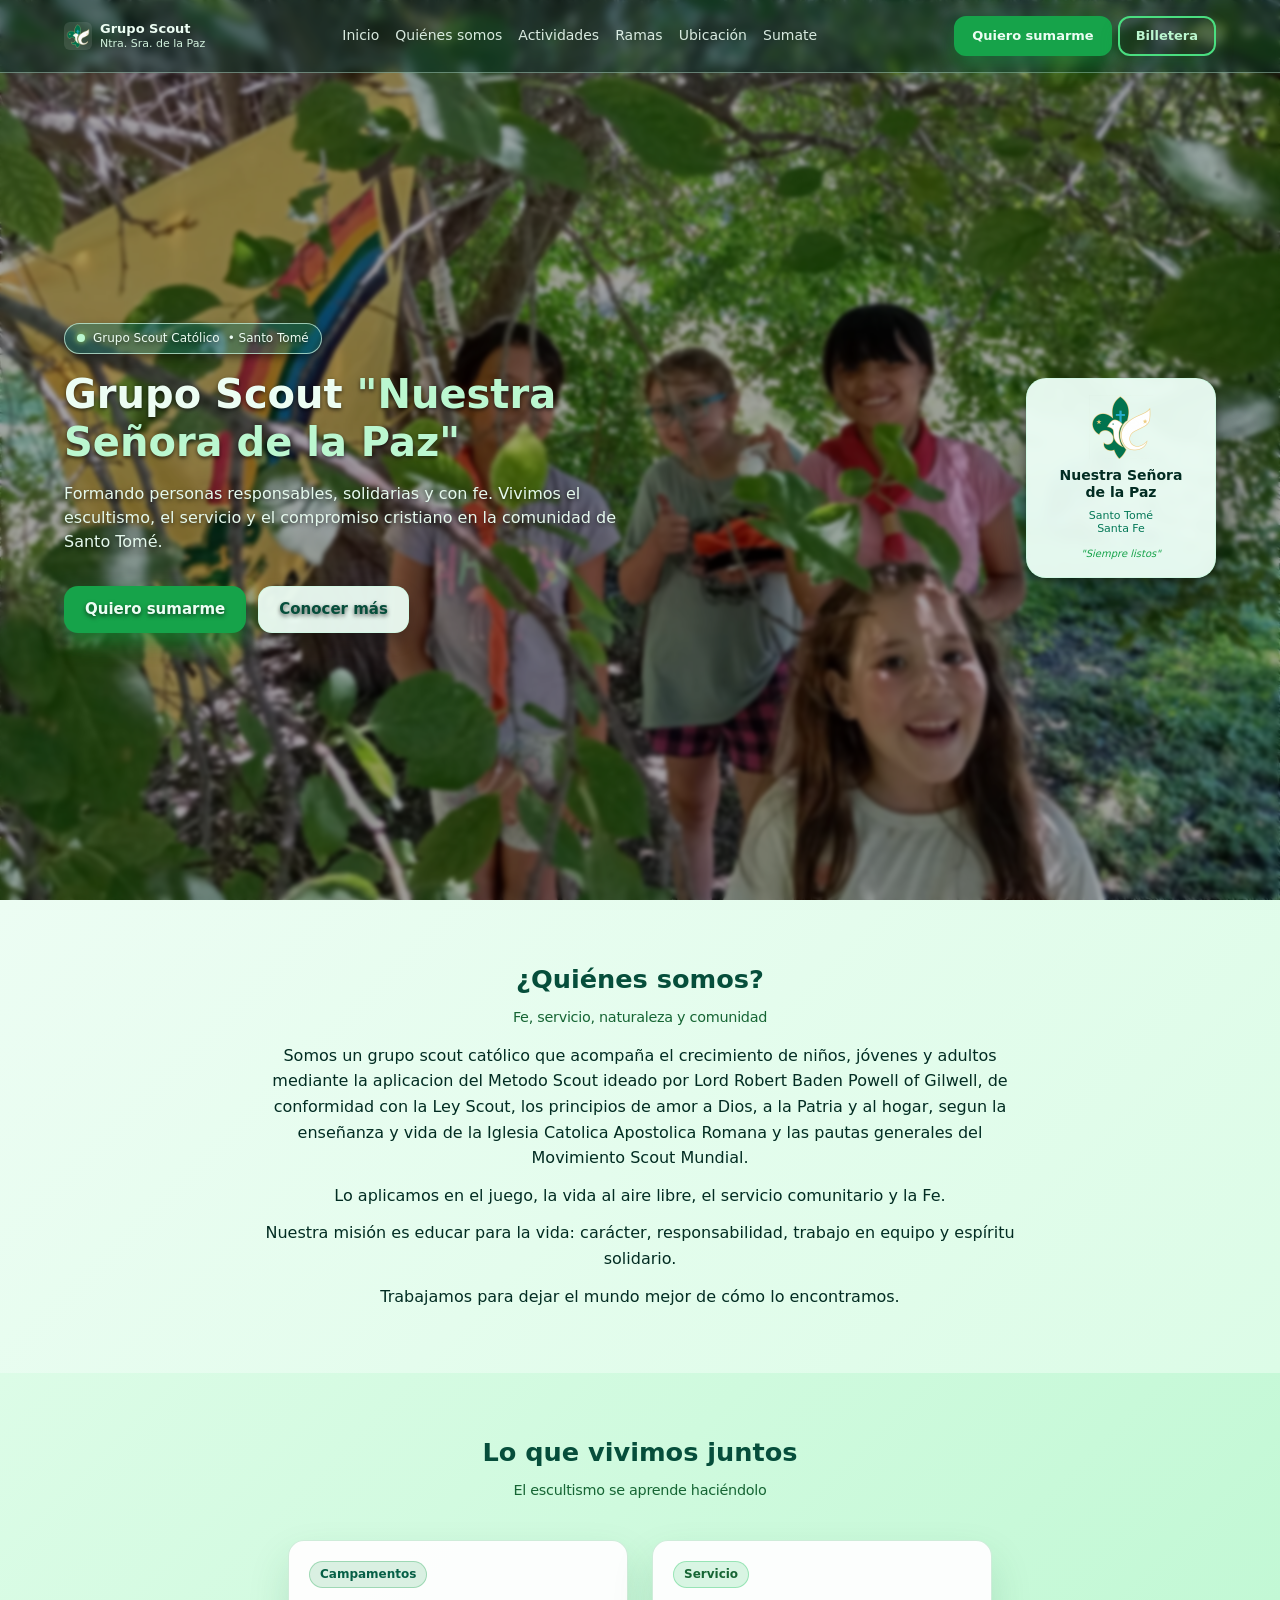
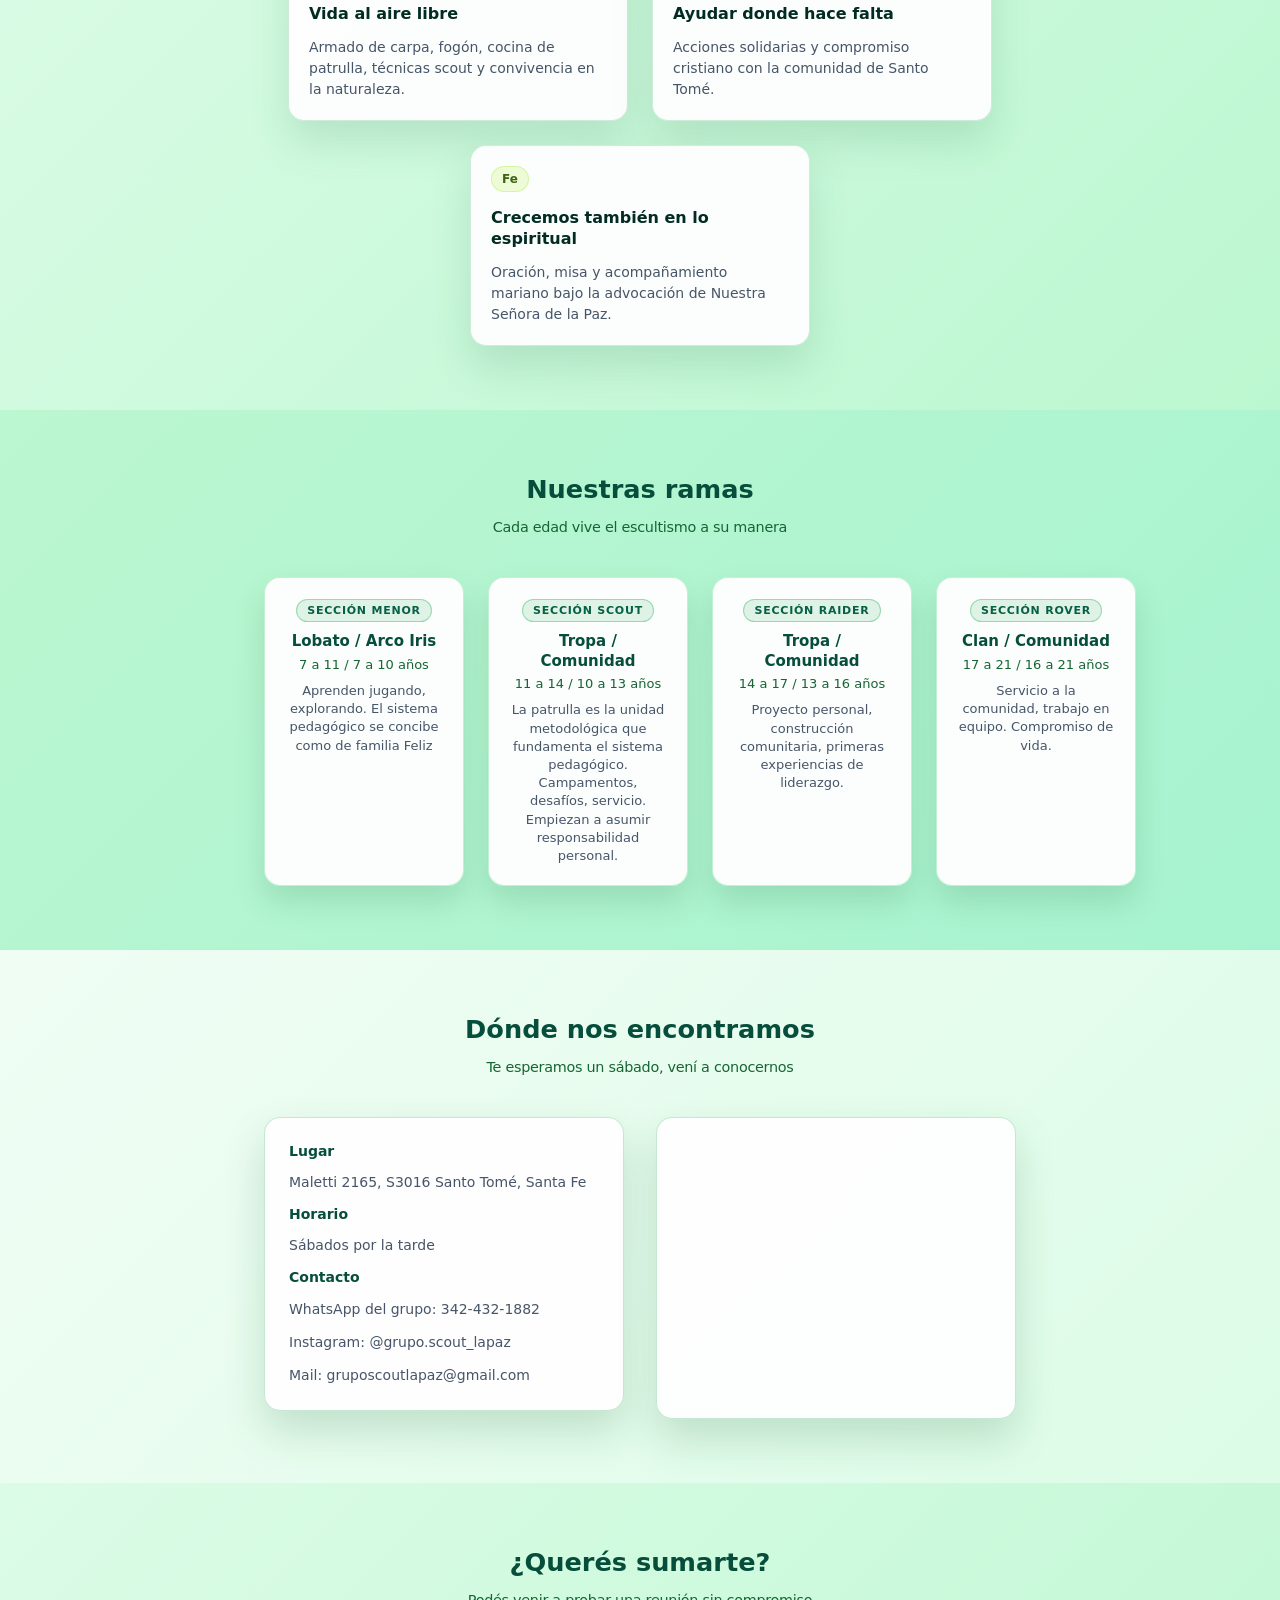
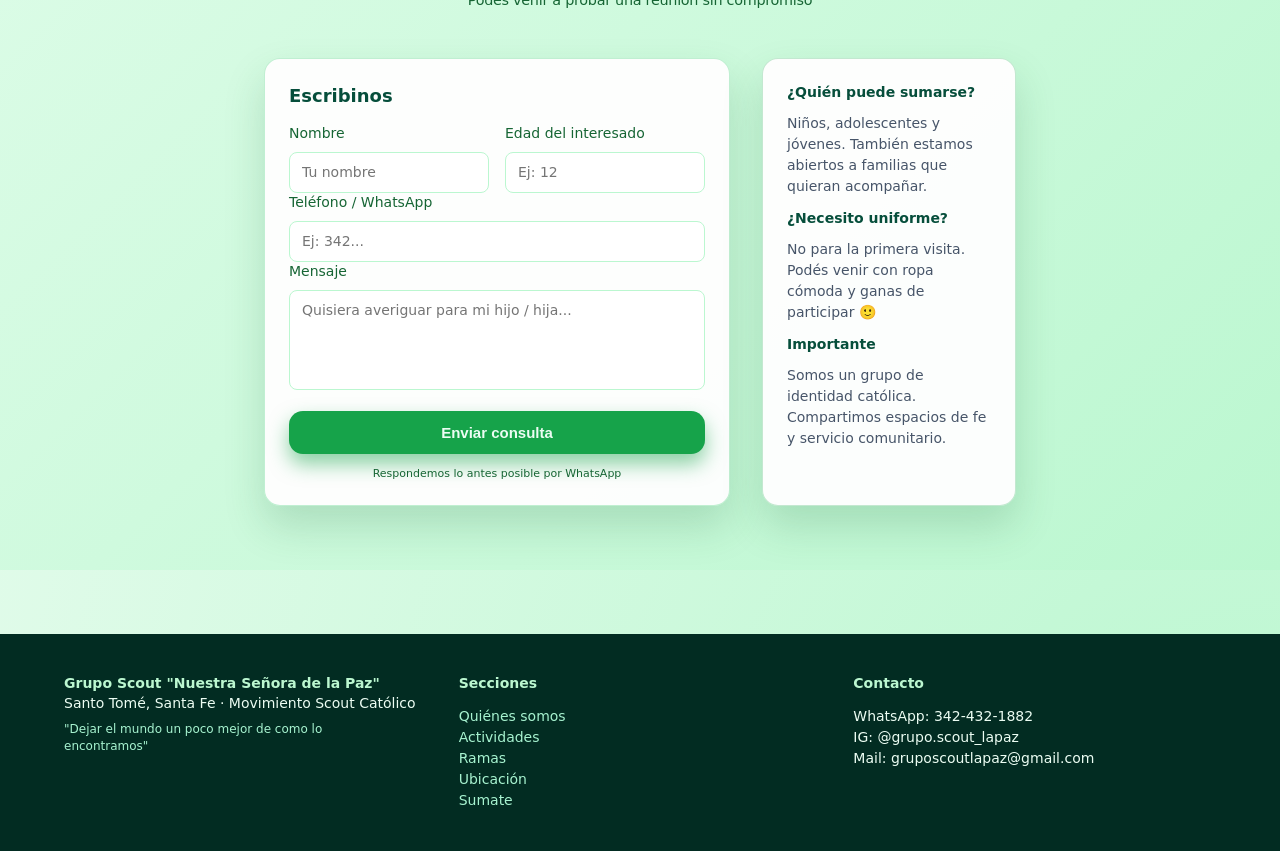
==== commit aa7dc858: "Update index.html" ====
--- a/index.html
+++ b/index.html
@@ -57,6 +57,32 @@
     .section-subtitle { margin-top: 12px; text-align: center; font-size: 0.9rem; font-weight: 500; color: #166534; letter-spacing: -0.02em; }
     .section-text { color: #022c22; font-size: 1rem; line-height: 1.6; margin-top: 16px; text-align: center; }
     .narrow p + p { margin-top: 12px; }
+
+    /* BLOQUE OBJETIVO */
+    .objetivo-banner {
+      background: rgba(255,255,255,0.7);
+      border: 1px solid rgba(22,163,74,0.3);
+      border-left: 4px solid var(--verde);
+      border-radius: 14px;
+      padding: 20px 24px;
+      margin-bottom: 36px;
+      box-shadow: 0 8px 24px rgba(22,101,52,0.10);
+    }
+    .objetivo-label {
+      font-size: 11px;
+      font-weight: 700;
+      letter-spacing: 0.08em;
+      text-transform: uppercase;
+      color: var(--verde);
+      margin-bottom: 8px;
+    }
+    .objetivo-text {
+      font-size: 0.95rem;
+      line-height: 1.65;
+      color: #1a3a2a;
+      text-align: left;
+    }
+
     .cards-flex { display: flex; flex-wrap: wrap; gap: 24px; justify-content: center; margin-top: 40px; }
     .act-card { background: rgba(254, 254, 254, 0.96); border-radius: 16px; border: 1px solid rgba(22,163,74,0.2); box-shadow: 0 20px 40px rgba(22,101,52,0.15); padding: 20px; min-width: 260px; max-width: 340px; flex: 1; }
     .tag { display: inline-block; font-size: 12px; font-weight: 600; border-radius: 999px; padding: 4px 10px; border: 1px solid transparent; width: fit-content; }
@@ -70,22 +96,7 @@
     .ramas-wrapper { display: grid; gap: 24px; margin-top: 40px; }
     @media (min-width: 768px) { .ramas-wrapper { grid-template-columns: repeat(4, 1fr); } }
     .rama-card { background: rgba(254, 254, 254, 0.96); border-radius: 16px; border: 1px solid rgba(34,197,94,0.25); box-shadow: 0 16px 30px rgba(22,101,52,0.16); padding: 20px; text-align: center; min-width: 200px; }
-
-    /* ETIQUETA DE SECCIÓN */
-    .rama-seccion-label {
-      display: inline-block;
-      font-size: 11px;
-      font-weight: 700;
-      letter-spacing: 0.07em;
-      text-transform: uppercase;
-      background: rgba(22, 163, 74, 0.12);
-      border: 1px solid rgba(22, 163, 74, 0.35);
-      color: #065f46;
-      border-radius: 999px;
-      padding: 3px 10px;
-      margin-bottom: 10px;
-    }
-
+    .rama-seccion-label { display: inline-block; font-size: 11px; font-weight: 700; letter-spacing: 0.07em; text-transform: uppercase; background: rgba(22, 163, 74, 0.12); border: 1px solid rgba(22, 163, 74, 0.35); color: #065f46; border-radius: 999px; padding: 3px 10px; margin-bottom: 10px; }
     .rama-nombre { font-size: 15px; font-weight: 600; color: #064e3b; line-height: 1.3; }
     .rama-edad { font-size: 13px; font-weight: 500; color: #166534; margin-top: 4px; line-height: 1.4; }
     .rama-desc { font-size: 13px; line-height: 1.4; color: #475569; margin-top: 8px; }
@@ -117,7 +128,6 @@
     .footer-links { list-style: none; line-height: 1.5; padding-left: 0; }
     .footer-links a { color: #a7f3d0; text-decoration: none; }
     .footer-links a:hover { color: #ecfdf3; }
-    .footer-bottom { border-top: 1px solid rgba(167,243,208,0.3); color: #6ee7b7; font-size: 11px; text-align: center; padding: 16px 0 24px; }
     .footer-quote { font-size: 12px; color: #a7f3d0; margin-top: 8px; line-height: 1.4; max-width: 260px; }
     #about { background: linear-gradient(135deg, #ecfdf3, #dcfce7); }
     #actividades { background: linear-gradient(135deg, #dcfce7, #bbf7d0); }
@@ -197,9 +207,12 @@
 
   <section id="about" class="section">
     <div class="container narrow">
+
+
       <h2 class="section-title">¿Quiénes somos?</h2>
       <div class="section-subtitle">Fe, servicio, naturaleza y comunidad</div>
-      <p class="section-text">Somos un grupo scout católico que acompaña el crecimiento de niños, jóvenes y adultos a través del juego, la vida al aire libre, el servicio comunitario y la fe.</p>
+      <p class="section-text">Somos un grupo scout católico que acompaña el crecimiento de niños, jóvenes y adultos mediante la aplicacion del Metodo Scout ideado por Lord Robert Baden Powell of Gilwell, de conformidad con la Ley Scout, los principios de amor a Dios, a la Patria y al hogar, segun la enseñanza y vida de la Iglesia Catolica Apostolica Romana y las pautas generales del Movimiento Scout Mundial.</p>
+      <p class="section-text">Lo aplicamos en el juego, la vida al aire libre, el servicio comunitario y la Fe.</p>
       <p class="section-text">Nuestra misión es educar para la vida: carácter, responsabilidad, trabajo en equipo y espíritu solidario.</p>
       <p class="section-text">Trabajamos para dejar el mundo mejor de cómo lo encontramos.</p>
     </div>
@@ -229,42 +242,35 @@
     </div>
   </section>
 
-  <!-- RAMAS / EDADES -->
   <section id="ramas" class="section">
     <div class="container narrow">
       <h2 class="section-title">Nuestras ramas</h2>
       <div class="section-subtitle">Cada edad vive el escultismo a su manera</div>
-
       <div class="ramas-wrapper">
-
         <div class="rama-card">
           <div class="rama-seccion-label">Sección Menor</div>
           <div class="rama-nombre">Lobato / Arco Iris</div>
           <div class="rama-edad">7 a 11 / 7 a 10 años</div>
           <div class="rama-desc">Aprenden jugando, explorando. El sistema pedagógico se concibe como de familia Feliz</div>
         </div>
-
         <div class="rama-card">
           <div class="rama-seccion-label">Sección Scout</div>
           <div class="rama-nombre">Tropa / Comunidad</div>
           <div class="rama-edad">11 a 14 / 10 a 13 años</div>
           <div class="rama-desc">La patrulla es la unidad metodológica que fundamenta el sistema pedagógico. Campamentos, desafíos, servicio. Empiezan a asumir responsabilidad personal.</div>
         </div>
-
         <div class="rama-card">
           <div class="rama-seccion-label">Sección Raider</div>
           <div class="rama-nombre">Tropa / Comunidad</div>
           <div class="rama-edad">14 a 17 / 13 a 16 años</div>
           <div class="rama-desc">Proyecto personal, construcción comunitaria, primeras experiencias de liderazgo.</div>
         </div>
-
         <div class="rama-card">
           <div class="rama-seccion-label">Sección Rover</div>
           <div class="rama-nombre">Clan / Comunidad</div>
           <div class="rama-edad">17 a 21 / 16 a 21 años</div>
           <div class="rama-desc">Servicio a la comunidad, trabajo en equipo. Compromiso de vida.</div>
         </div>
-
       </div>
     </div>
   </section>
@@ -324,7 +330,7 @@
           <p class="info-label">¿Quién puede sumarse?</p>
           <p class="info-value">Niños, adolescentes y jóvenes. También estamos abiertos a familias que quieran acompañar.</p>
           <p class="info-label">¿Necesito uniforme?</p>
-          <p class="info-value">No para la primera visita. Podés venir con ropa cómoda y ganas de participar</p>
+          <p class="info-value">No para la primera visita. Podés venir con ropa cómoda y ganas de participar 🙂</p>
           <p class="info-label">Importante</p>
           <p class="info-value">Somos un grupo de identidad católica. Compartimos espacios de fe y servicio comunitario.</p>
         </div>
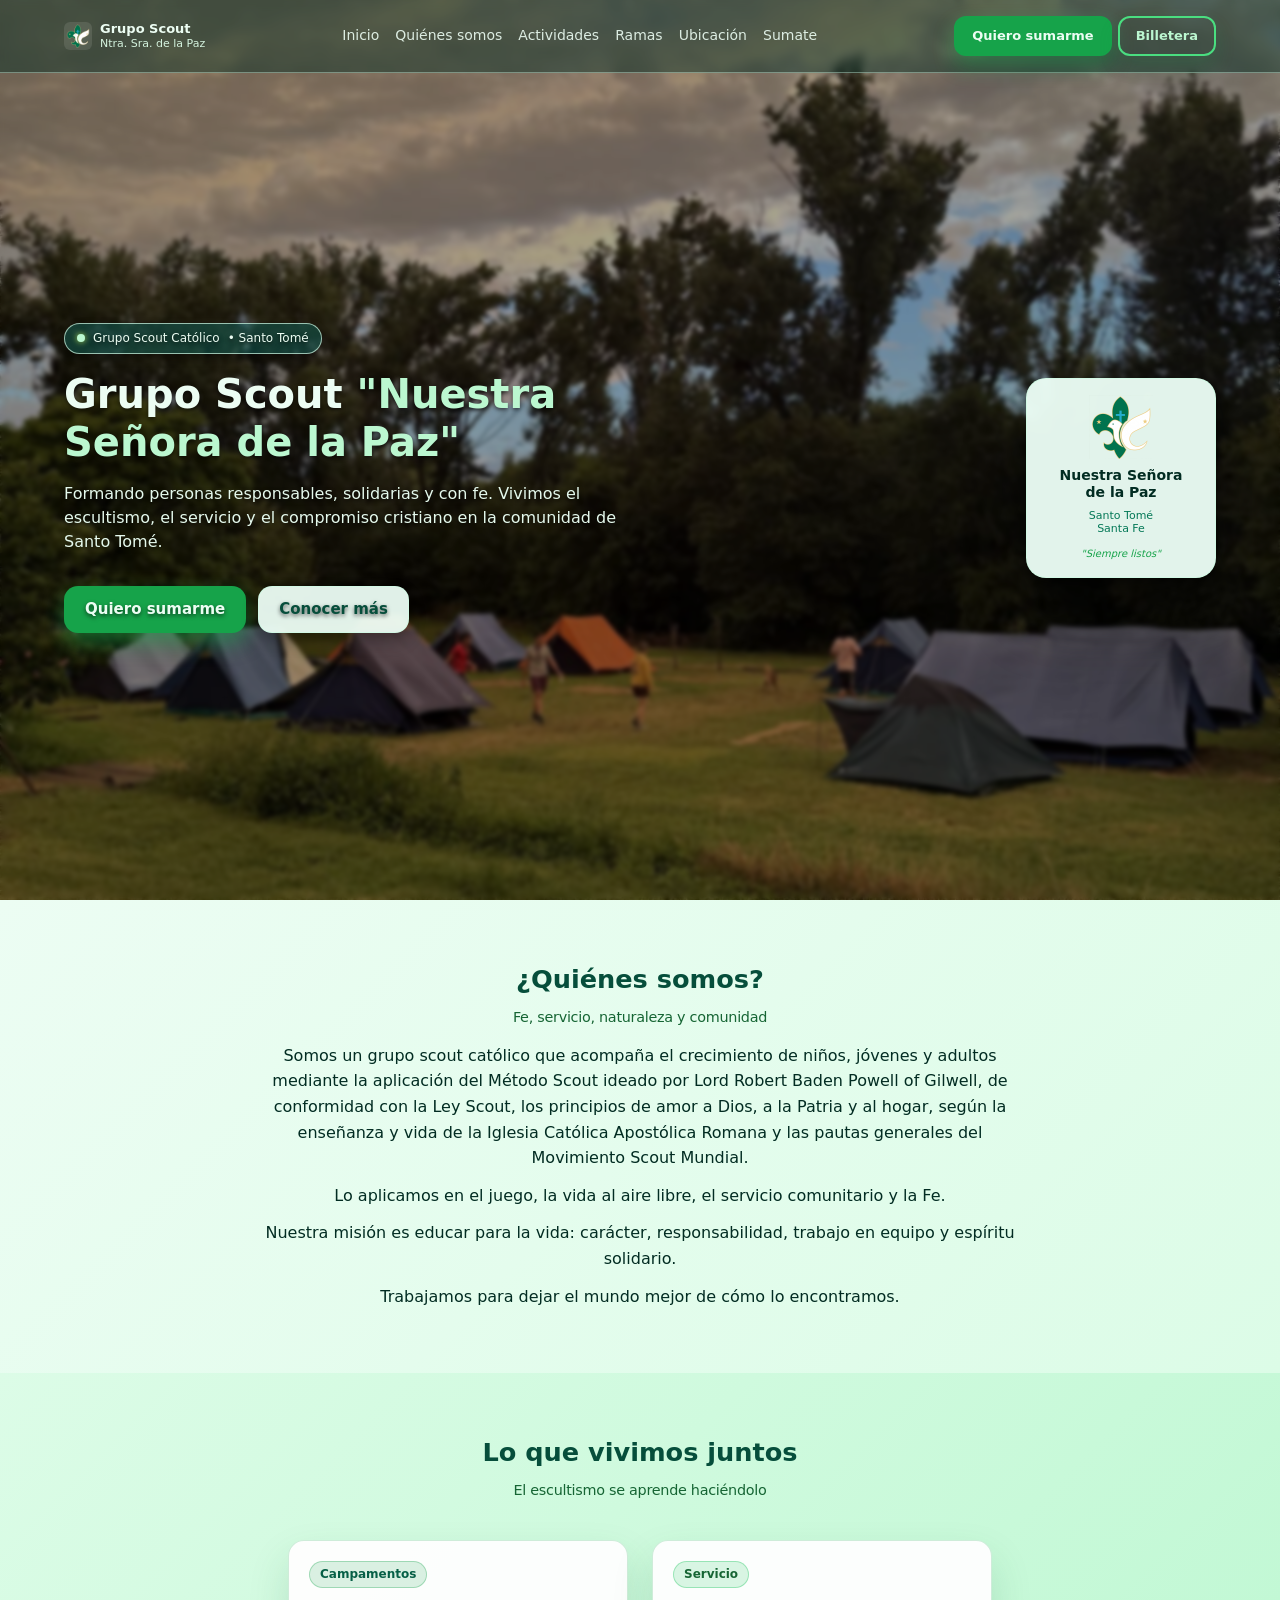
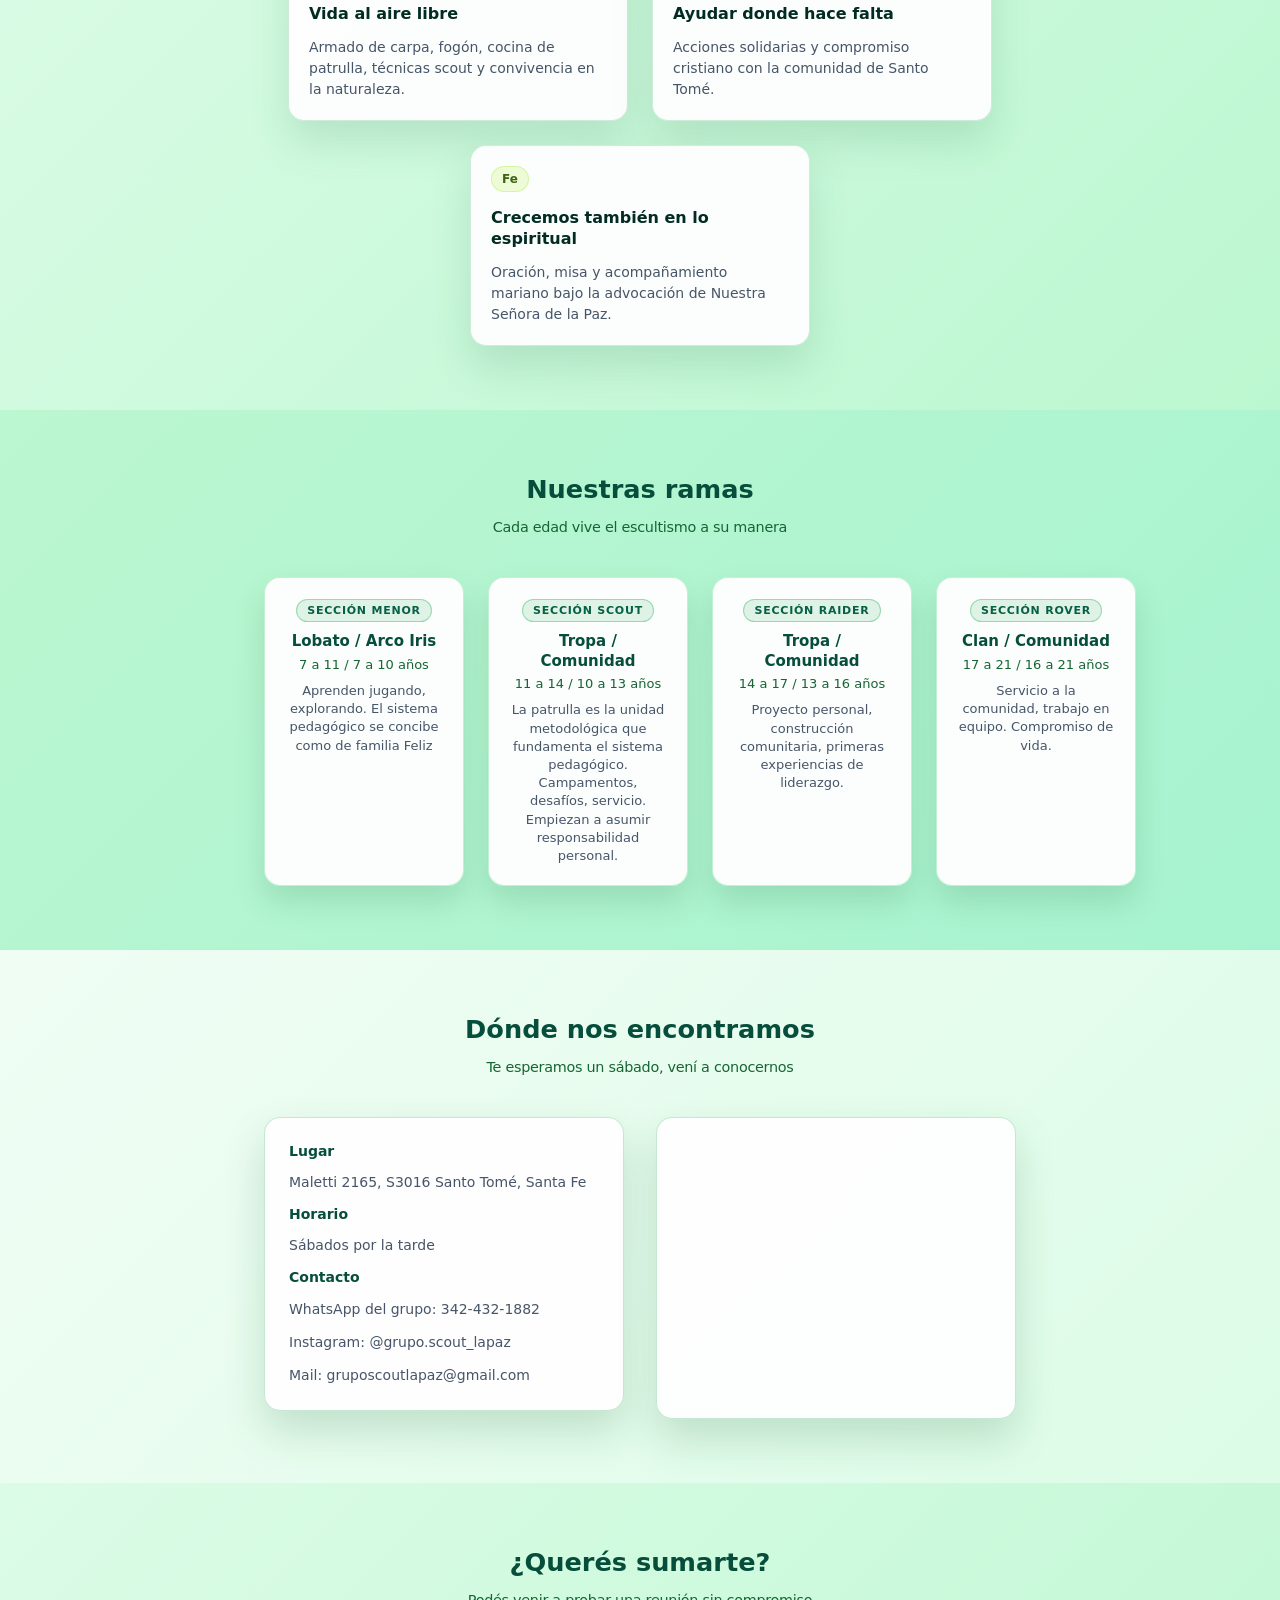
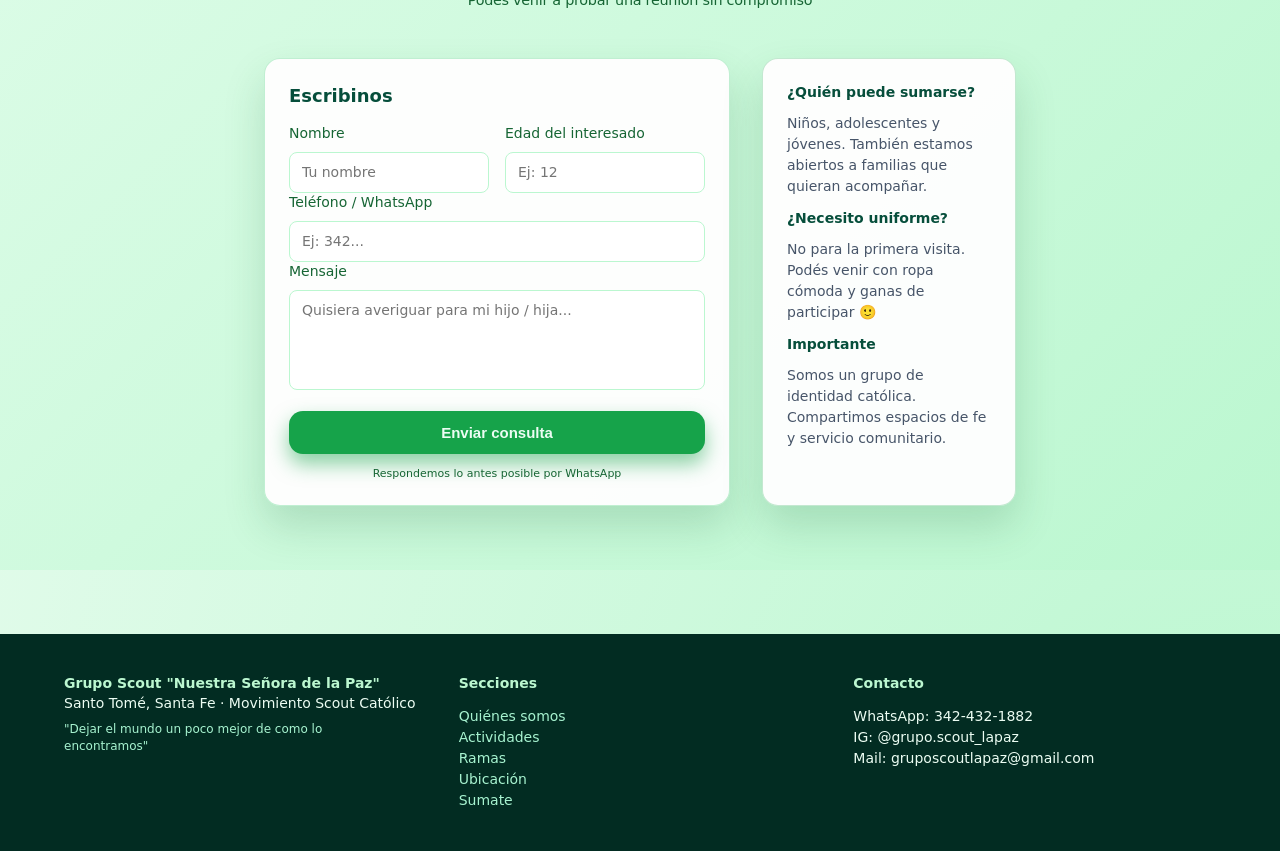
==== commit 1ef0e43d: "Update index.html" ====
--- a/index.html
+++ b/index.html
@@ -211,7 +211,7 @@
 
       <h2 class="section-title">¿Quiénes somos?</h2>
       <div class="section-subtitle">Fe, servicio, naturaleza y comunidad</div>
-      <p class="section-text">Somos un grupo scout católico que acompaña el crecimiento de niños, jóvenes y adultos mediante la aplicacion del Metodo Scout ideado por Lord Robert Baden Powell of Gilwell, de conformidad con la Ley Scout, los principios de amor a Dios, a la Patria y al hogar, segun la enseñanza y vida de la Iglesia Catolica Apostolica Romana y las pautas generales del Movimiento Scout Mundial.</p>
+      <p class="section-text">Somos un grupo scout católico que acompaña el crecimiento de niños, jóvenes y adultos mediante la aplicación del Método Scout ideado por Lord Robert Baden Powell of Gilwell, de conformidad con la Ley Scout, los principios de amor a Dios, a la Patria y al hogar, según la enseñanza y vida de la Iglesia Católica Apostólica Romana y las pautas generales del Movimiento Scout Mundial.</p>
       <p class="section-text">Lo aplicamos en el juego, la vida al aire libre, el servicio comunitario y la Fe.</p>
       <p class="section-text">Nuestra misión es educar para la vida: carácter, responsabilidad, trabajo en equipo y espíritu solidario.</p>
       <p class="section-text">Trabajamos para dejar el mundo mejor de cómo lo encontramos.</p>
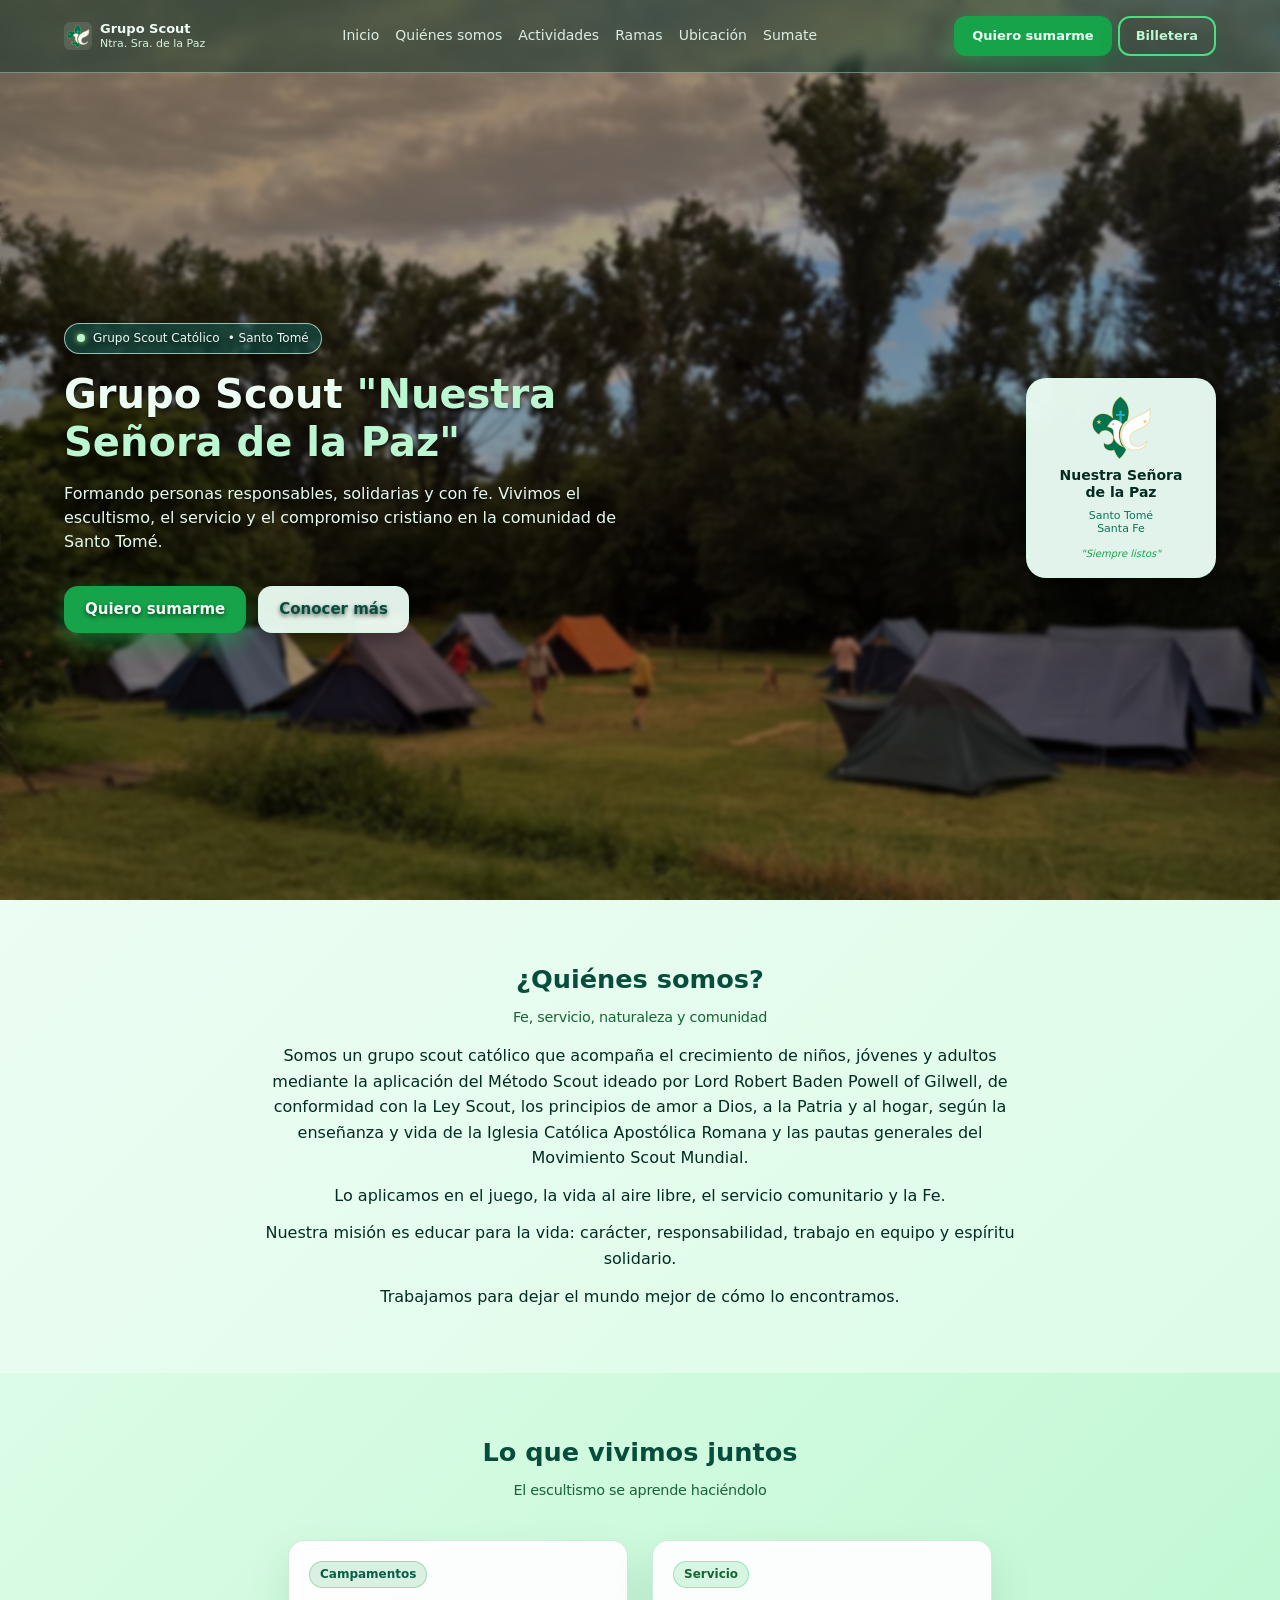
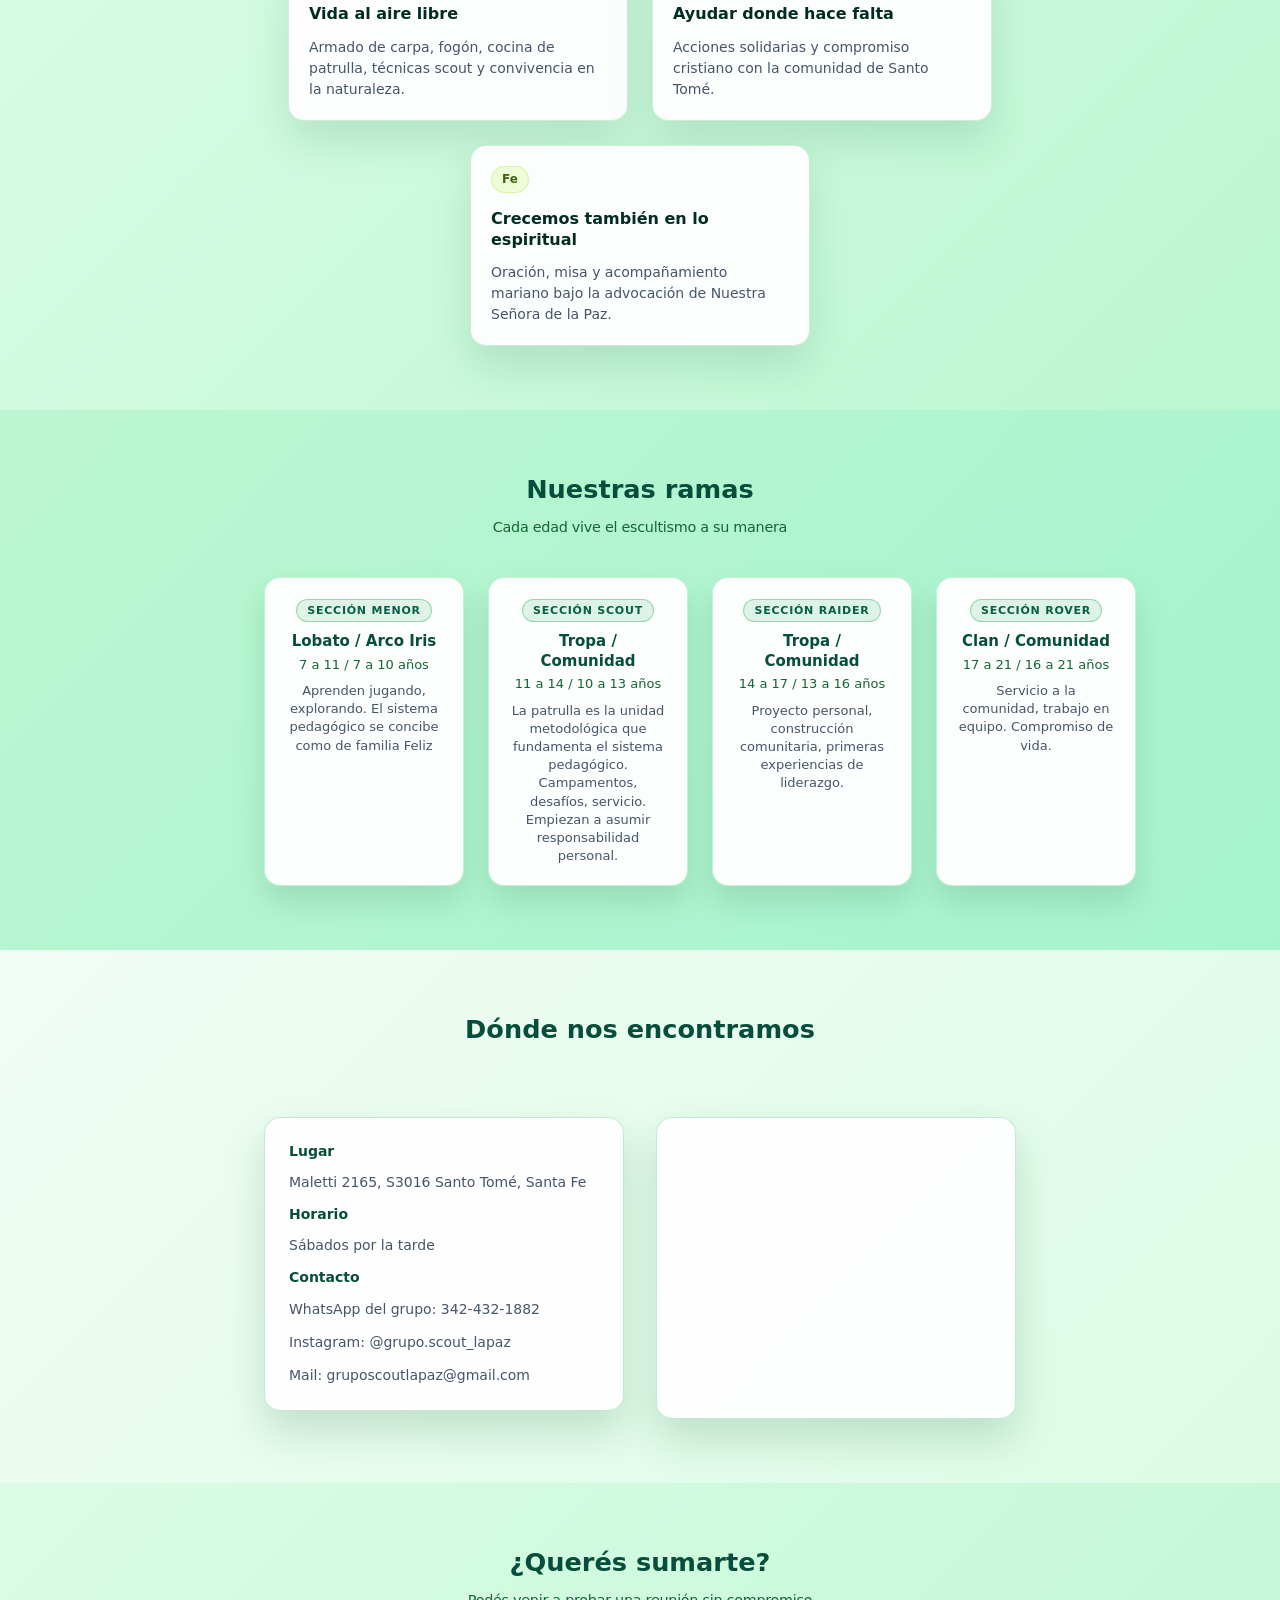
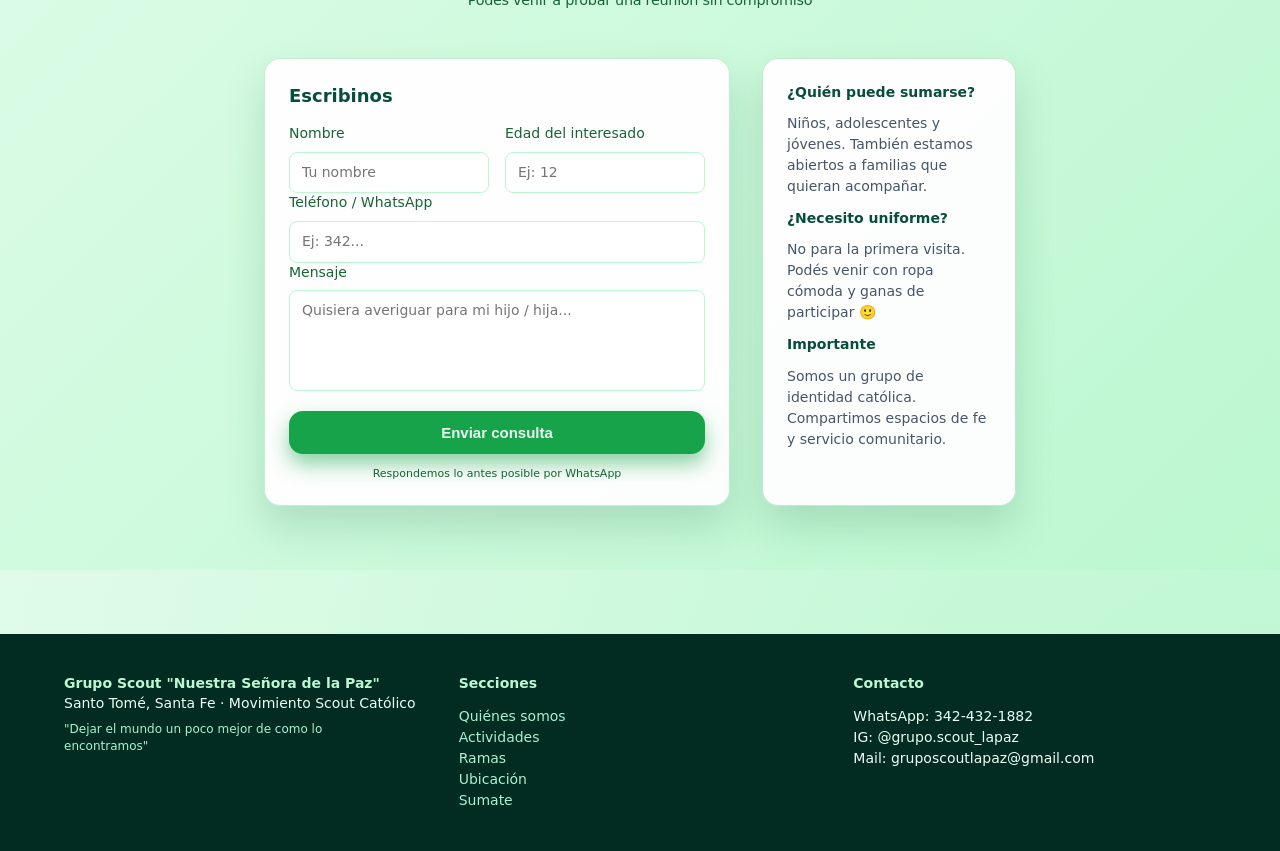
==== commit 9369164c: "Update index.html" ====
--- a/index.html
+++ b/index.html
@@ -5,136 +5,7 @@
   <meta name="viewport" content="width=device-width, initial-scale=1.0" />
   <title>Grupo Scout Nuestra Señora de la Paz - Santo Tomé</title>
   <link rel="icon" type="image/png" href="img/logo.png">
-  <style>
-    * { box-sizing: border-box; -webkit-font-smoothing: antialiased; text-rendering: optimizeLegibility; margin: 0; padding: 0; }
-    :root { --verde: #16a34a; --verde-oscuro: #065f46; --texto-main: #022c22; --texto-sec: #475569; --borde-suave: #d1fae5; }
-    body { font-family: system-ui, -apple-system, BlinkMacSystemFont, "Inter", "Roboto", "Segoe UI", sans-serif; color: var(--texto-main); line-height: 1.4; background: radial-gradient(circle at top left, #bbf7d0 0, transparent 40%), radial-gradient(circle at bottom right, #bbf7d0 0, transparent 45%), #f0fdf4; }
-    a { text-decoration: none; color: inherit; }
-    .navbar { position: fixed; top: 0; left: 0; right: 0; z-index: 1000; font-size: 14px; font-weight: 500; line-height: 1.2; color: #fff; background: rgba(2, 44, 34, 0.45); backdrop-filter: blur(4px); border-bottom: 1px solid rgba(209, 250, 229, 0.4); }
-    .navbar-inner { max-width: 1200px; margin: 0 auto; padding: 16px 24px; width: 100%; display: flex; align-items: center; justify-content: space-between; gap: 16px; }
-    .brand { display: flex; align-items: center; gap: 8px; color: #fff; font-weight: 600; font-size: 14px; line-height: 1.2; }
-    .brand img { width: 28px; height: 28px; border-radius: 6px; padding: 2px; object-fit: contain; background: rgba(255,255,255,0.1); }
-    .brand-text { display: flex; flex-direction: column; }
-    .brand-text span:first-child { font-size: 13px; font-weight: 600; line-height: 1.2; color: #ecfdf3; }
-    .brand-text span:last-child { font-size: 11px; font-weight: 400; line-height: 1.2; color: #dcfce7; opacity: 0.95; }
-    .nav-links { display: flex; flex-wrap: wrap; gap: 16px; color: #ecfdf3; }
-    .nav-links a { color: #ecfdf3; opacity: 0.9; transition: opacity .15s; }
-    .nav-links a:hover { opacity: 1; }
-    .nav-buttons { display: flex; align-items: center; gap: 6px; }
-    .nav-cta { padding: 10px 16px; border-radius: 12px; background: var(--verde); color: #ecfdf3; font-weight: 600; font-size: 13px; line-height: 1.2; box-shadow: 0 10px 20px rgba(22,163,74,0.4); border: 2px solid var(--verde); transition: all .15s ease; white-space: nowrap; }
-    .nav-cta:hover { background: #15803d; border-color: #15803d; }
-    .nav-cta-secondary { padding: 10px 16px; border-radius: 12px; background: rgba(0,0,0,0); color: #bbf7d0; font-weight: 600; font-size: 13px; line-height: 1.2; border: 2px solid #4ade80; box-shadow: 0 10px 20px rgba(22,163,74,0.15); transition: all .15s ease; white-space: nowrap; }
-    .nav-cta-secondary:hover { background: #4ade80; color: #064e3b; }
-    @media (max-width: 640px) { .nav-links { display: none; } }
-    .hero { position: relative; min-height: 100vh; display: flex; align-items: center; color: #fff; overflow: hidden; }
-    .foto-bg { position: absolute; inset: 0; z-index: 0; }
-    .foto-slide { position: absolute; inset: 0; background-size: cover; background-position: center; opacity: 0; transition: opacity 1.8s ease; }
-    .foto-slide.activa { opacity: 1; }
-    .hero-overlay { position: absolute; inset: 0; background: rgba(0, 0, 0, 0.35); backdrop-filter: blur(2px); }
-    .hero-content-wrapper { position: relative; z-index: 2; max-width: 1200px; margin: 0 auto; width: 100%; padding: 120px 24px 64px; display: flex; flex-wrap: wrap; gap: 32px; align-items: flex-start; justify-content: space-between; }
-    @media (min-width: 1024px) { .hero-content-wrapper { align-items: center; } }
-    .hero-left { max-width: 640px; color: #f9fafb; text-shadow: 0 2px 4px rgba(0,0,0,0.6); }
-    .hero-pill { display: inline-flex; flex-wrap: wrap; align-items: center; gap: 8px; background: rgba(15,118,110,0.4); border: 1px solid rgba(209,250,229,0.7); border-radius: 999px; padding: 6px 12px; font-size: 12px; font-weight: 500; color: #ecfdf3; box-shadow: 0 4px 8px rgba(0,0,0,0.45); margin-bottom: 16px; }
-    .pill-dot { width: 8px; height: 8px; border-radius: 999px; background: #bbf7d0; box-shadow: 0 0 6px rgba(190,242,100,.9); }
-    .hero-title { font-size: 2rem; font-weight: 700; line-height: 1.2; color: #ecfdf3; }
-    @media (min-width: 640px) { .hero-title { font-size: 2.5rem; } }
-    .accent { color: #bbf7d0; }
-    .hero-desc { font-size: 1rem; line-height: 1.5; color: #e5f9ed; margin-top: 16px; max-width: 36rem; }
-    .hero-buttons { display: flex; flex-wrap: wrap; gap: 12px; margin-top: 32px; }
-    .btn { display: inline-block; padding: 12px 20px; border-radius: 14px; font-size: 15px; font-weight: 600; text-align: center; text-decoration: none; border: 1px solid transparent; cursor: pointer; transition: all .15s ease; }
-    .btn-primary { background: var(--verde); color: #ecfdf3; box-shadow: 0 10px 20px rgba(22,163,74,0.5); }
-    .btn-primary:hover { background: #15803d; }
-    .btn-outline-light { background: rgba(236,253,245,0.95); color: #064e3b; border: 1px solid rgba(209,250,229,0.9); box-shadow: 0 8px 16px rgba(0,0,0,0.3); }
-    .hero-badge { background: rgba(236,253,245,0.96); border: 1px solid rgba(209,250,229,0.9); border-radius: 20px; box-shadow: 0 40px 60px rgba(0,0,0,0.45), 0 4px 8px rgba(0,0,0,0.4); padding: 16px; width: 190px; text-align: center; color: #064e3b; backdrop-filter: blur(4px); }
-    .hero-badge img { width: 64px; height: 64px; object-fit: contain; display: block; margin: 0 auto 8px; }
-    .badge-title { font-size: 14px; font-weight: 600; color: #022c22; line-height: 1.2; margin-top: 4px; }
-    .badge-sub { font-size: 11px; color: #047857; margin-top: 8px; line-height: 1.2; }
-    .badge-motto { font-size: 10px; font-style: italic; color: #16a34a; margin-top: 12px; }
-    .section { padding: 64px 0; color: var(--texto-main); }
-    .container { max-width: 1200px; margin: 0 auto; padding: 0 24px; }
-    .narrow { max-width: 800px; margin-left: auto; margin-right: auto; }
-    .section-title { font-size: 1.6rem; font-weight: 700; color: #064e3b; line-height: 1.2; text-align: center; }
-    .section-subtitle { margin-top: 12px; text-align: center; font-size: 0.9rem; font-weight: 500; color: #166534; letter-spacing: -0.02em; }
-    .section-text { color: #022c22; font-size: 1rem; line-height: 1.6; margin-top: 16px; text-align: center; }
-    .narrow p + p { margin-top: 12px; }
-
-    /* BLOQUE OBJETIVO */
-    .objetivo-banner {
-      background: rgba(255,255,255,0.7);
-      border: 1px solid rgba(22,163,74,0.3);
-      border-left: 4px solid var(--verde);
-      border-radius: 14px;
-      padding: 20px 24px;
-      margin-bottom: 36px;
-      box-shadow: 0 8px 24px rgba(22,101,52,0.10);
-    }
-    .objetivo-label {
-      font-size: 11px;
-      font-weight: 700;
-      letter-spacing: 0.08em;
-      text-transform: uppercase;
-      color: var(--verde);
-      margin-bottom: 8px;
-    }
-    .objetivo-text {
-      font-size: 0.95rem;
-      line-height: 1.65;
-      color: #1a3a2a;
-      text-align: left;
-    }
-
-    .cards-flex { display: flex; flex-wrap: wrap; gap: 24px; justify-content: center; margin-top: 40px; }
-    .act-card { background: rgba(254, 254, 254, 0.96); border-radius: 16px; border: 1px solid rgba(22,163,74,0.2); box-shadow: 0 20px 40px rgba(22,101,52,0.15); padding: 20px; min-width: 260px; max-width: 340px; flex: 1; }
-    .tag { display: inline-block; font-size: 12px; font-weight: 600; border-radius: 999px; padding: 4px 10px; border: 1px solid transparent; width: fit-content; }
-    .tag-green { background: rgba(22,163,74,0.15); border-color: rgba(22,163,74,0.3); color: var(--verde-oscuro); }
-    .tag-blue { background: rgba(34,197,94,0.16); border-color: rgba(34,197,94,0.35); color: #166534; }
-    .tag-yellow { background: rgba(190,242,100,0.25); border-color: rgba(190,242,100,0.5); color: #3f6212; }
-    .act-title { font-size: 16px; font-weight: 600; color: #022c22; margin-top: 16px; line-height: 1.3; text-align: left; }
-    .act-desc { font-size: 14px; color: #475569; margin-top: 8px; line-height: 1.5; text-align: left; }
-
-    /* RAMAS */
-    .ramas-wrapper { display: grid; gap: 24px; margin-top: 40px; }
-    @media (min-width: 768px) { .ramas-wrapper { grid-template-columns: repeat(4, 1fr); } }
-    .rama-card { background: rgba(254, 254, 254, 0.96); border-radius: 16px; border: 1px solid rgba(34,197,94,0.25); box-shadow: 0 16px 30px rgba(22,101,52,0.16); padding: 20px; text-align: center; min-width: 200px; }
-    .rama-seccion-label { display: inline-block; font-size: 11px; font-weight: 700; letter-spacing: 0.07em; text-transform: uppercase; background: rgba(22, 163, 74, 0.12); border: 1px solid rgba(22, 163, 74, 0.35); color: #065f46; border-radius: 999px; padding: 3px 10px; margin-bottom: 10px; }
-    .rama-nombre { font-size: 15px; font-weight: 600; color: #064e3b; line-height: 1.3; }
-    .rama-edad { font-size: 13px; font-weight: 500; color: #166534; margin-top: 4px; line-height: 1.4; }
-    .rama-desc { font-size: 13px; line-height: 1.4; color: #475569; margin-top: 8px; }
-
-    .contact-grid { display: grid; gap: 32px; margin-top: 40px; }
-    @media (min-width: 1024px) { .contact-grid { grid-template-columns: 1fr 1fr; align-items: start; } }
-    .info-card { background: rgba(254, 254, 254, 0.97); border-radius: 16px; border: 1px solid rgba(22,163,74,0.25); box-shadow: 0 20px 40px rgba(22,101,52,0.18); padding: 24px; font-size: 14px; color: var(--texto-main); line-height: 1.5; }
-    .info-label { font-weight: 600; color: #064e3b; margin-top: 16px; line-height: 1.3; }
-    .info-label:first-child { margin-top: 0; }
-    .info-value { margin-top: 4px; color: #475569; }
-    .map-card { background: rgba(254, 254, 254, 0.97); border-radius: 16px; border: 1px solid rgba(22,163,74,0.25); box-shadow: 0 20px 40px rgba(22,101,52,0.18); overflow: hidden; min-height: 300px; }
-    .map-card iframe { border: 0; width: 100%; height: 300px; display: block; }
-    .join-wrapper { margin-top: 48px; display: grid; gap: 32px; }
-    @media (min-width: 1024px) { .join-wrapper { grid-template-columns: 1fr 1fr; } }
-    .form-card { background: rgba(254, 254, 254, 0.97); border-radius: 16px; border: 1px solid rgba(34,197,94,0.28); box-shadow: 0 20px 40px rgba(22,101,52,0.18); padding: 24px; }
-    .form-title { font-size: 1.125rem; font-weight: 600; color: #064e3b; margin-bottom: 16px; }
-    .form-row { display: grid; gap: 16px; }
-    @media (min-width: 640px) { .form-row { grid-template-columns: 1fr 1fr; } }
-    .form-field { display: flex; flex-direction: column; gap: 8px; font-size: 14px; }
-    .form-label { font-weight: 500; color: #166534; }
-    .form-input { border: 1px solid #bbf7d0; border-radius: 8px; padding: 10px 12px; color: var(--texto-main); font-size: 14px; line-height: 1.4; outline: none; transition: all .15s ease; font-family: inherit; resize: none; background: #ffffff; }
-    .form-input:focus { border-color: #22c55e; box-shadow: 0 0 0 3px rgba(34,197,94,.25); }
-    .form-hint { text-align: center; color: #166534; font-size: 11px; line-height: 1.4; margin-top: 12px; }
-    .full-width { width: 100%; }
-    .footer { background: #022c22; color: #ecfdf3; margin-top: 64px; }
-    .footer-grid { padding: 40px 24px; display: grid; gap: 32px; font-size: 14px; }
-    @media (min-width: 768px) { .footer-grid { grid-template-columns: repeat(3,1fr); } }
-    .footer-subheading { font-weight: 600; color: #bbf7d0; margin-bottom: 12px; }
-    .footer-links { list-style: none; line-height: 1.5; padding-left: 0; }
-    .footer-links a { color: #a7f3d0; text-decoration: none; }
-    .footer-links a:hover { color: #ecfdf3; }
-    .footer-quote { font-size: 12px; color: #a7f3d0; margin-top: 8px; line-height: 1.4; max-width: 260px; }
-    #about { background: linear-gradient(135deg, #ecfdf3, #dcfce7); }
-    #actividades { background: linear-gradient(135deg, #dcfce7, #bbf7d0); }
-    #ramas { background: linear-gradient(135deg, #bbf7d0, #a7f3d0); }
-    #contacto { background: linear-gradient(135deg, #f0fdf4, #dcfce7); }
-    #sumate { background: linear-gradient(135deg, #dcfce7, #bbf7d0); }
-  </style>
+  <link rel="stylesheet" href="style.css">
 </head>
 <body>
 
@@ -178,7 +49,7 @@
     </div>
     <div class="hero-overlay"></div>
     <div class="hero-content-wrapper">
-      <div class="hero-left">
+      <div class="hero-left reveal reveal-left">
         <div class="hero-pill">
           <span class="pill-dot"></span>
           <span>Grupo Scout Católico</span>
@@ -196,7 +67,7 @@
           <a href="#about" class="btn btn-outline-light">Conocer más</a>
         </div>
       </div>
-      <div class="hero-badge">
+      <div class="hero-badge reveal reveal-right">
         <img src="img/logo.png" alt="Logo Nuestra Señora de la Paz">
         <p class="badge-title">Nuestra Señora<br>de la Paz</p>
         <p class="badge-sub">Santo Tomé<br>Santa Fe</p>
@@ -209,31 +80,31 @@
     <div class="container narrow">
 
 
-      <h2 class="section-title">¿Quiénes somos?</h2>
-      <div class="section-subtitle">Fe, servicio, naturaleza y comunidad</div>
-      <p class="section-text">Somos un grupo scout católico que acompaña el crecimiento de niños, jóvenes y adultos mediante la aplicación del Método Scout ideado por Lord Robert Baden Powell of Gilwell, de conformidad con la Ley Scout, los principios de amor a Dios, a la Patria y al hogar, según la enseñanza y vida de la Iglesia Católica Apostólica Romana y las pautas generales del Movimiento Scout Mundial.</p>
-      <p class="section-text">Lo aplicamos en el juego, la vida al aire libre, el servicio comunitario y la Fe.</p>
-      <p class="section-text">Nuestra misión es educar para la vida: carácter, responsabilidad, trabajo en equipo y espíritu solidario.</p>
-      <p class="section-text">Trabajamos para dejar el mundo mejor de cómo lo encontramos.</p>
+      <h2 class="section-title reveal reveal-left">¿Quiénes somos?</h2>
+      <div class="section-subtitle reveal reveal-right">Fe, servicio, naturaleza y comunidad</div>
+      <p class="section-text reveal reveal-left">Somos un grupo scout católico que acompaña el crecimiento de niños, jóvenes y adultos mediante la aplicación del Método Scout ideado por Lord Robert Baden Powell of Gilwell, de conformidad con la Ley Scout, los principios de amor a Dios, a la Patria y al hogar, según la enseñanza y vida de la Iglesia Católica Apostólica Romana y las pautas generales del Movimiento Scout Mundial.</p>
+      <p class="section-text reveal reveal-right">Lo aplicamos en el juego, la vida al aire libre, el servicio comunitario y la Fe.</p>
+      <p class="section-text reveal reveal-left">Nuestra misión es educar para la vida: carácter, responsabilidad, trabajo en equipo y espíritu solidario.</p>
+      <p class="section-text reveal reveal-right">Trabajamos para dejar el mundo mejor de cómo lo encontramos.</p>
     </div>
   </section>
 
   <section id="actividades" class="section">
     <div class="container narrow">
-      <h2 class="section-title">Lo que vivimos juntos</h2>
-      <div class="section-subtitle">El escultismo se aprende haciéndolo</div>
+      <h2 class="section-title reveal reveal-left">Lo que vivimos juntos</h2>
+      <div class="section-subtitle reveal reveal-right">El escultismo se aprende haciéndolo</div>
       <div class="cards-flex">
-        <div class="act-card">
+        <div class="act-card reveal reveal-left">
           <div class="tag tag-green">Campamentos</div>
           <p class="act-title">Vida al aire libre</p>
           <p class="act-desc">Armado de carpa, fogón, cocina de patrulla, técnicas scout y convivencia en la naturaleza.</p>
         </div>
-        <div class="act-card">
+        <div class="act-card reveal reveal-up">
           <div class="tag tag-blue">Servicio</div>
           <p class="act-title">Ayudar donde hace falta</p>
           <p class="act-desc">Acciones solidarias y compromiso cristiano con la comunidad de Santo Tomé.</p>
         </div>
-        <div class="act-card">
+        <div class="act-card reveal reveal-right">
           <div class="tag tag-yellow">Fe</div>
           <p class="act-title">Crecemos también en lo espiritual</p>
           <p class="act-desc">Oración, misa y acompañamiento mariano bajo la advocación de Nuestra Señora de la Paz.</p>
@@ -244,28 +115,28 @@
 
   <section id="ramas" class="section">
     <div class="container narrow">
-      <h2 class="section-title">Nuestras ramas</h2>
-      <div class="section-subtitle">Cada edad vive el escultismo a su manera</div>
+      <h2 class="section-title reveal reveal-left">Nuestras ramas</h2>
+      <div class="section-subtitle reveal reveal-right">Cada edad vive el escultismo a su manera</div>
       <div class="ramas-wrapper">
-        <div class="rama-card">
+        <div class="rama-card reveal reveal-left">
           <div class="rama-seccion-label">Sección Menor</div>
           <div class="rama-nombre">Lobato / Arco Iris</div>
           <div class="rama-edad">7 a 11 / 7 a 10 años</div>
           <div class="rama-desc">Aprenden jugando, explorando. El sistema pedagógico se concibe como de familia Feliz</div>
         </div>
-        <div class="rama-card">
+        <div class="rama-card reveal reveal-left">
           <div class="rama-seccion-label">Sección Scout</div>
           <div class="rama-nombre">Tropa / Comunidad</div>
           <div class="rama-edad">11 a 14 / 10 a 13 años</div>
           <div class="rama-desc">La patrulla es la unidad metodológica que fundamenta el sistema pedagógico. Campamentos, desafíos, servicio. Empiezan a asumir responsabilidad personal.</div>
         </div>
-        <div class="rama-card">
+        <div class="rama-card reveal reveal-right">
           <div class="rama-seccion-label">Sección Raider</div>
           <div class="rama-nombre">Tropa / Comunidad</div>
           <div class="rama-edad">14 a 17 / 13 a 16 años</div>
           <div class="rama-desc">Proyecto personal, construcción comunitaria, primeras experiencias de liderazgo.</div>
         </div>
-        <div class="rama-card">
+        <div class="rama-card reveal reveal-right">
           <div class="rama-seccion-label">Sección Rover</div>
           <div class="rama-nombre">Clan / Comunidad</div>
           <div class="rama-edad">17 a 21 / 16 a 21 años</div>
@@ -277,10 +148,10 @@
 
   <section id="contacto" class="section">
     <div class="container narrow">
-      <h2 class="section-title">Dónde nos encontramos</h2>
-      <div class="section-subtitle">Te esperamos un sábado, vení a conocernos</div>
+      <h2 class="section-title reveal reveal-left">Dónde nos encontramos</h2>
+      <div class="section-subtitle reveal reveal-right">Te esperamos un sábado, vení a conocernos</div>
       <div class="contact-grid">
-        <div class="info-card">
+        <div class="info-card reveal reveal-left">
           <p class="info-label">Lugar</p>
           <p class="info-value">Maletti 2165, S3016 Santo Tomé, Santa Fe</p>
           <p class="info-label">Horario</p>
@@ -290,7 +161,7 @@
           <p class="info-value">Instagram: @grupo.scout_lapaz</p>
           <p class="info-value">Mail: gruposcoutlapaz@gmail.com</p>
         </div>
-        <div class="map-card">
+        <div class="map-card reveal reveal-right">
           <iframe src="https://www.google.com/maps?q=-31.684938,-60.767486&z=19&output=embed" loading="lazy" allowfullscreen="" referrerpolicy="no-referrer-when-downgrade"></iframe>
         </div>
       </div>
@@ -299,10 +170,10 @@
 
   <section id="sumate" class="section">
     <div class="container narrow">
-      <h2 class="section-title">¿Querés sumarte?</h2>
-      <div class="section-subtitle">Podés venir a probar una reunión sin compromiso</div>
+      <h2 class="section-title reveal reveal-left">¿Querés sumarte?</h2>
+      <div class="section-subtitle reveal reveal-right">Podés venir a probar una reunión sin compromiso</div>
       <div class="join-wrapper">
-        <div class="form-card">
+        <div class="form-card reveal reveal-left">
           <div class="form-title">Escribinos</div>
           <div class="form-row">
             <div class="form-field">
@@ -326,7 +197,7 @@
           <button class="btn btn-primary full-width" onclick="enviarWhatsApp()">Enviar consulta</button>
           <p class="form-hint">Respondemos lo antes posible por WhatsApp</p>
         </div>
-        <div class="info-card">
+        <div class="info-card reveal reveal-right">
           <p class="info-label">¿Quién puede sumarse?</p>
           <p class="info-value">Niños, adolescentes y jóvenes. También estamos abiertos a familias que quieran acompañar.</p>
           <p class="info-label">¿Necesito uniforme?</p>
@@ -366,31 +237,6 @@
     </div>
   </footer>
 
-  <script>
-    const slides = document.querySelectorAll(".foto-slide");
-    let actualSlide = 0;
-    slides.forEach((s, i) => s.classList.toggle("activa", i === 0));
-    setInterval(() => {
-      slides[actualSlide].classList.remove("activa");
-      actualSlide = (actualSlide + 1) % slides.length;
-      slides[actualSlide].classList.add("activa");
-    }, 4000);
-
-    function enviarWhatsApp() {
-      const nombre   = document.getElementById("form-nombre").value.trim();
-      const edad     = document.getElementById("form-edad").value.trim();
-      const telefono = document.getElementById("form-telefono").value.trim();
-      const mensaje  = document.getElementById("form-mensaje").value.trim();
-      const errorEl  = document.getElementById("form-error");
-      if (!nombre || !telefono) { errorEl.textContent = "Por favor completá tu nombre y teléfono."; return; }
-      errorEl.textContent = "";
-      const texto = `¡Hola! Me comunico desde la página web del Grupo Scout 👋\n\nNombre: ${nombre}\nEdad del interesado: ${edad || "No especificada"}\nTeléfono: ${telefono}\nMensaje: ${mensaje || "Sin mensaje adicional"}`;
-      window.open(`https://wa.me/543424321882?text=${encodeURIComponent(texto)}`, "_blank");
-      document.getElementById("form-nombre").value = "";
-      document.getElementById("form-edad").value = "";
-      document.getElementById("form-telefono").value = "";
-      document.getElementById("form-mensaje").value = "";
-    }
-  </script>
+  <script src="script.js"></script>
 </body>
 </html>
--- a/style.css
+++ b/style.css
@@ -0,0 +1,149 @@
+* { box-sizing: border-box; -webkit-font-smoothing: antialiased; text-rendering: optimizeLegibility; margin: 0; padding: 0; }
+
+    /* ===== Animaciones de aparición al hacer scroll ===== */
+    .reveal {
+      opacity: 0;
+      transition: opacity .8s cubic-bezier(.25,.46,.45,.94), transform .8s cubic-bezier(.25,.46,.45,.94);
+      will-change: opacity, transform;
+    }
+    .reveal-left  { transform: translateX(-70px); }
+    .reveal-right { transform: translateX(70px); }
+    .reveal-up    { transform: translateY(40px); }
+    .reveal.visible { opacity: 1; transform: translateX(0) translateY(0); }
+
+    /* Efecto escalonado para grupos de tarjetas (cards-flex, ramas-wrapper) */
+    .cards-flex .reveal:nth-child(1), .ramas-wrapper .reveal:nth-child(1) { transition-delay: 0s; }
+    .cards-flex .reveal:nth-child(2), .ramas-wrapper .reveal:nth-child(2) { transition-delay: .12s; }
+    .cards-flex .reveal:nth-child(3), .ramas-wrapper .reveal:nth-child(3) { transition-delay: .24s; }
+    .ramas-wrapper .reveal:nth-child(4) { transition-delay: .36s; }
+
+    @media (prefers-reduced-motion: reduce) {
+      .reveal { opacity: 1 !important; transform: none !important; transition: none !important; }
+    }
+    :root { --verde: #16a34a; --verde-oscuro: #065f46; --texto-main: #022c22; --texto-sec: #475569; --borde-suave: #d1fae5; }
+    body { font-family: system-ui, -apple-system, BlinkMacSystemFont, "Inter", "Roboto", "Segoe UI", sans-serif; color: var(--texto-main); line-height: 1.4; background: radial-gradient(circle at top left, #bbf7d0 0, transparent 40%), radial-gradient(circle at bottom right, #bbf7d0 0, transparent 45%), #f0fdf4; }
+    a { text-decoration: none; color: inherit; }
+    .navbar { position: fixed; top: 0; left: 0; right: 0; z-index: 1000; font-size: 14px; font-weight: 500; line-height: 1.2; color: #fff; background: rgba(2, 44, 34, 0.45); backdrop-filter: blur(4px); border-bottom: 1px solid rgba(209, 250, 229, 0.4); }
+    .navbar-inner { max-width: 1200px; margin: 0 auto; padding: 16px 24px; width: 100%; display: flex; align-items: center; justify-content: space-between; gap: 16px; }
+    .brand { display: flex; align-items: center; gap: 8px; color: #fff; font-weight: 600; font-size: 14px; line-height: 1.2; }
+    .brand img { width: 28px; height: 28px; border-radius: 6px; padding: 2px; object-fit: contain; background: rgba(255,255,255,0.1); }
+    .brand-text { display: flex; flex-direction: column; }
+    .brand-text span:first-child { font-size: 13px; font-weight: 600; line-height: 1.2; color: #ecfdf3; }
+    .brand-text span:last-child { font-size: 11px; font-weight: 400; line-height: 1.2; color: #dcfce7; opacity: 0.95; }
+    .nav-links { display: flex; flex-wrap: wrap; gap: 16px; color: #ecfdf3; }
+    .nav-links a { color: #ecfdf3; opacity: 0.9; transition: opacity .15s; }
+    .nav-links a:hover { opacity: 1; }
+    .nav-buttons { display: flex; align-items: center; gap: 6px; }
+    .nav-cta { padding: 10px 16px; border-radius: 12px; background: var(--verde); color: #ecfdf3; font-weight: 600; font-size: 13px; line-height: 1.2; box-shadow: 0 10px 20px rgba(22,163,74,0.4); border: 2px solid var(--verde); transition: all .15s ease; white-space: nowrap; }
+    .nav-cta:hover { background: #15803d; border-color: #15803d; }
+    .nav-cta-secondary { padding: 10px 16px; border-radius: 12px; background: rgba(0,0,0,0); color: #bbf7d0; font-weight: 600; font-size: 13px; line-height: 1.2; border: 2px solid #4ade80; box-shadow: 0 10px 20px rgba(22,163,74,0.15); transition: all .15s ease; white-space: nowrap; }
+    .nav-cta-secondary:hover { background: #4ade80; color: #064e3b; }
+    @media (max-width: 640px) { .nav-links { display: none; } }
+    .hero { position: relative; min-height: 100vh; display: flex; align-items: center; color: #fff; overflow: hidden; }
+    .foto-bg { position: absolute; inset: 0; z-index: 0; }
+    .foto-slide { position: absolute; inset: 0; background-size: cover; background-position: center; opacity: 0; transition: opacity 1.8s ease; }
+    .foto-slide.activa { opacity: 1; }
+    .hero-overlay { position: absolute; inset: 0; background: rgba(0, 0, 0, 0.35); backdrop-filter: blur(2px); }
+    .hero-content-wrapper { position: relative; z-index: 2; max-width: 1200px; margin: 0 auto; width: 100%; padding: 120px 24px 64px; display: flex; flex-wrap: wrap; gap: 32px; align-items: flex-start; justify-content: space-between; }
+    @media (min-width: 1024px) { .hero-content-wrapper { align-items: center; } }
+    .hero-left { max-width: 640px; color: #f9fafb; text-shadow: 0 2px 4px rgba(0,0,0,0.6); }
+    .hero-pill { display: inline-flex; flex-wrap: wrap; align-items: center; gap: 8px; background: rgba(15,118,110,0.4); border: 1px solid rgba(209,250,229,0.7); border-radius: 999px; padding: 6px 12px; font-size: 12px; font-weight: 500; color: #ecfdf3; box-shadow: 0 4px 8px rgba(0,0,0,0.45); margin-bottom: 16px; }
+    .pill-dot { width: 8px; height: 8px; border-radius: 999px; background: #bbf7d0; box-shadow: 0 0 6px rgba(190,242,100,.9); }
+    .hero-title { font-size: 2rem; font-weight: 700; line-height: 1.2; color: #ecfdf3; }
+    @media (min-width: 640px) { .hero-title { font-size: 2.5rem; } }
+    .accent { color: #bbf7d0; }
+    .hero-desc { font-size: 1rem; line-height: 1.5; color: #e5f9ed; margin-top: 16px; max-width: 36rem; }
+    .hero-buttons { display: flex; flex-wrap: wrap; gap: 12px; margin-top: 32px; }
+    .btn { display: inline-block; padding: 12px 20px; border-radius: 14px; font-size: 15px; font-weight: 600; text-align: center; text-decoration: none; border: 1px solid transparent; cursor: pointer; transition: all .15s ease; }
+    .btn-primary { background: var(--verde); color: #ecfdf3; box-shadow: 0 10px 20px rgba(22,163,74,0.5); }
+    .btn-primary:hover { background: #15803d; }
+    .btn-outline-light { background: rgba(236,253,245,0.95); color: #064e3b; border: 1px solid rgba(209,250,229,0.9); box-shadow: 0 8px 16px rgba(0,0,0,0.3); }
+    .hero-badge { background: rgba(236,253,245,0.96); border: 1px solid rgba(209,250,229,0.9); border-radius: 20px; box-shadow: 0 40px 60px rgba(0,0,0,0.45), 0 4px 8px rgba(0,0,0,0.4); padding: 16px; width: 190px; text-align: center; color: #064e3b; backdrop-filter: blur(4px); }
+    .hero-badge img { width: 64px; height: 64px; object-fit: contain; display: block; margin: 0 auto 8px; }
+    .badge-title { font-size: 14px; font-weight: 600; color: #022c22; line-height: 1.2; margin-top: 4px; }
+    .badge-sub { font-size: 11px; color: #047857; margin-top: 8px; line-height: 1.2; }
+    .badge-motto { font-size: 10px; font-style: italic; color: #16a34a; margin-top: 12px; }
+    .section { padding: 64px 0; color: var(--texto-main); }
+    .container { max-width: 1200px; margin: 0 auto; padding: 0 24px; }
+    .narrow { max-width: 800px; margin-left: auto; margin-right: auto; }
+    .section-title { font-size: 1.6rem; font-weight: 700; color: #064e3b; line-height: 1.2; text-align: center; }
+    .section-subtitle { margin-top: 12px; text-align: center; font-size: 0.9rem; font-weight: 500; color: #166534; letter-spacing: -0.02em; }
+    .section-text { color: #022c22; font-size: 1rem; line-height: 1.6; margin-top: 16px; text-align: center; }
+    .narrow p + p { margin-top: 12px; }
+
+    /* BLOQUE OBJETIVO */
+    .objetivo-banner {
+      background: rgba(255,255,255,0.7);
+      border: 1px solid rgba(22,163,74,0.3);
+      border-left: 4px solid var(--verde);
+      border-radius: 14px;
+      padding: 20px 24px;
+      margin-bottom: 36px;
+      box-shadow: 0 8px 24px rgba(22,101,52,0.10);
+    }
+    .objetivo-label {
+      font-size: 11px;
+      font-weight: 700;
+      letter-spacing: 0.08em;
+      text-transform: uppercase;
+      color: var(--verde);
+      margin-bottom: 8px;
+    }
+    .objetivo-text {
+      font-size: 0.95rem;
+      line-height: 1.65;
+      color: #1a3a2a;
+      text-align: left;
+    }
+
+    .cards-flex { display: flex; flex-wrap: wrap; gap: 24px; justify-content: center; margin-top: 40px; }
+    .act-card { background: rgba(254, 254, 254, 0.96); border-radius: 16px; border: 1px solid rgba(22,163,74,0.2); box-shadow: 0 20px 40px rgba(22,101,52,0.15); padding: 20px; min-width: 260px; max-width: 340px; flex: 1; }
+    .tag { display: inline-block; font-size: 12px; font-weight: 600; border-radius: 999px; padding: 4px 10px; border: 1px solid transparent; width: fit-content; }
+    .tag-green { background: rgba(22,163,74,0.15); border-color: rgba(22,163,74,0.3); color: var(--verde-oscuro); }
+    .tag-blue { background: rgba(34,197,94,0.16); border-color: rgba(34,197,94,0.35); color: #166534; }
+    .tag-yellow { background: rgba(190,242,100,0.25); border-color: rgba(190,242,100,0.5); color: #3f6212; }
+    .act-title { font-size: 16px; font-weight: 600; color: #022c22; margin-top: 16px; line-height: 1.3; text-align: left; }
+    .act-desc { font-size: 14px; color: #475569; margin-top: 8px; line-height: 1.5; text-align: left; }
+
+    /* RAMAS */
+    .ramas-wrapper { display: grid; gap: 24px; margin-top: 40px; }
+    @media (min-width: 768px) { .ramas-wrapper { grid-template-columns: repeat(4, 1fr); } }
+    .rama-card { background: rgba(254, 254, 254, 0.96); border-radius: 16px; border: 1px solid rgba(34,197,94,0.25); box-shadow: 0 16px 30px rgba(22,101,52,0.16); padding: 20px; text-align: center; min-width: 200px; }
+    .rama-seccion-label { display: inline-block; font-size: 11px; font-weight: 700; letter-spacing: 0.07em; text-transform: uppercase; background: rgba(22, 163, 74, 0.12); border: 1px solid rgba(22, 163, 74, 0.35); color: #065f46; border-radius: 999px; padding: 3px 10px; margin-bottom: 10px; }
+    .rama-nombre { font-size: 15px; font-weight: 600; color: #064e3b; line-height: 1.3; }
+    .rama-edad { font-size: 13px; font-weight: 500; color: #166534; margin-top: 4px; line-height: 1.4; }
+    .rama-desc { font-size: 13px; line-height: 1.4; color: #475569; margin-top: 8px; }
+
+    .contact-grid { display: grid; gap: 32px; margin-top: 40px; }
+    @media (min-width: 1024px) { .contact-grid { grid-template-columns: 1fr 1fr; align-items: start; } }
+    .info-card { background: rgba(254, 254, 254, 0.97); border-radius: 16px; border: 1px solid rgba(22,163,74,0.25); box-shadow: 0 20px 40px rgba(22,101,52,0.18); padding: 24px; font-size: 14px; color: var(--texto-main); line-height: 1.5; }
+    .info-label { font-weight: 600; color: #064e3b; margin-top: 16px; line-height: 1.3; }
+    .info-label:first-child { margin-top: 0; }
+    .info-value { margin-top: 4px; color: #475569; }
+    .map-card { background: rgba(254, 254, 254, 0.97); border-radius: 16px; border: 1px solid rgba(22,163,74,0.25); box-shadow: 0 20px 40px rgba(22,101,52,0.18); overflow: hidden; min-height: 300px; }
+    .map-card iframe { border: 0; width: 100%; height: 300px; display: block; }
+    .join-wrapper { margin-top: 48px; display: grid; gap: 32px; }
+    @media (min-width: 1024px) { .join-wrapper { grid-template-columns: 1fr 1fr; } }
+    .form-card { background: rgba(254, 254, 254, 0.97); border-radius: 16px; border: 1px solid rgba(34,197,94,0.28); box-shadow: 0 20px 40px rgba(22,101,52,0.18); padding: 24px; }
+    .form-title { font-size: 1.125rem; font-weight: 600; color: #064e3b; margin-bottom: 16px; }
+    .form-row { display: grid; gap: 16px; }
+    @media (min-width: 640px) { .form-row { grid-template-columns: 1fr 1fr; } }
+    .form-field { display: flex; flex-direction: column; gap: 8px; font-size: 14px; }
+    .form-label { font-weight: 500; color: #166534; }
+    .form-input { border: 1px solid #bbf7d0; border-radius: 8px; padding: 10px 12px; color: var(--texto-main); font-size: 14px; line-height: 1.4; outline: none; transition: all .15s ease; font-family: inherit; resize: none; background: #ffffff; }
+    .form-input:focus { border-color: #22c55e; box-shadow: 0 0 0 3px rgba(34,197,94,.25); }
+    .form-hint { text-align: center; color: #166534; font-size: 11px; line-height: 1.4; margin-top: 12px; }
+    .full-width { width: 100%; }
+    .footer { background: #022c22; color: #ecfdf3; margin-top: 64px; }
+    .footer-grid { padding: 40px 24px; display: grid; gap: 32px; font-size: 14px; }
+    @media (min-width: 768px) { .footer-grid { grid-template-columns: repeat(3,1fr); } }
+    .footer-subheading { font-weight: 600; color: #bbf7d0; margin-bottom: 12px; }
+    .footer-links { list-style: none; line-height: 1.5; padding-left: 0; }
+    .footer-links a { color: #a7f3d0; text-decoration: none; }
+    .footer-links a:hover { color: #ecfdf3; }
+    .footer-quote { font-size: 12px; color: #a7f3d0; margin-top: 8px; line-height: 1.4; max-width: 260px; }
+    #about { background: linear-gradient(135deg, #ecfdf3, #dcfce7); }
+    #actividades { background: linear-gradient(135deg, #dcfce7, #bbf7d0); }
+    #ramas { background: linear-gradient(135deg, #bbf7d0, #a7f3d0); }
+    #contacto { background: linear-gradient(135deg, #f0fdf4, #dcfce7); }
+    #sumate { background: linear-gradient(135deg, #dcfce7, #bbf7d0); }
